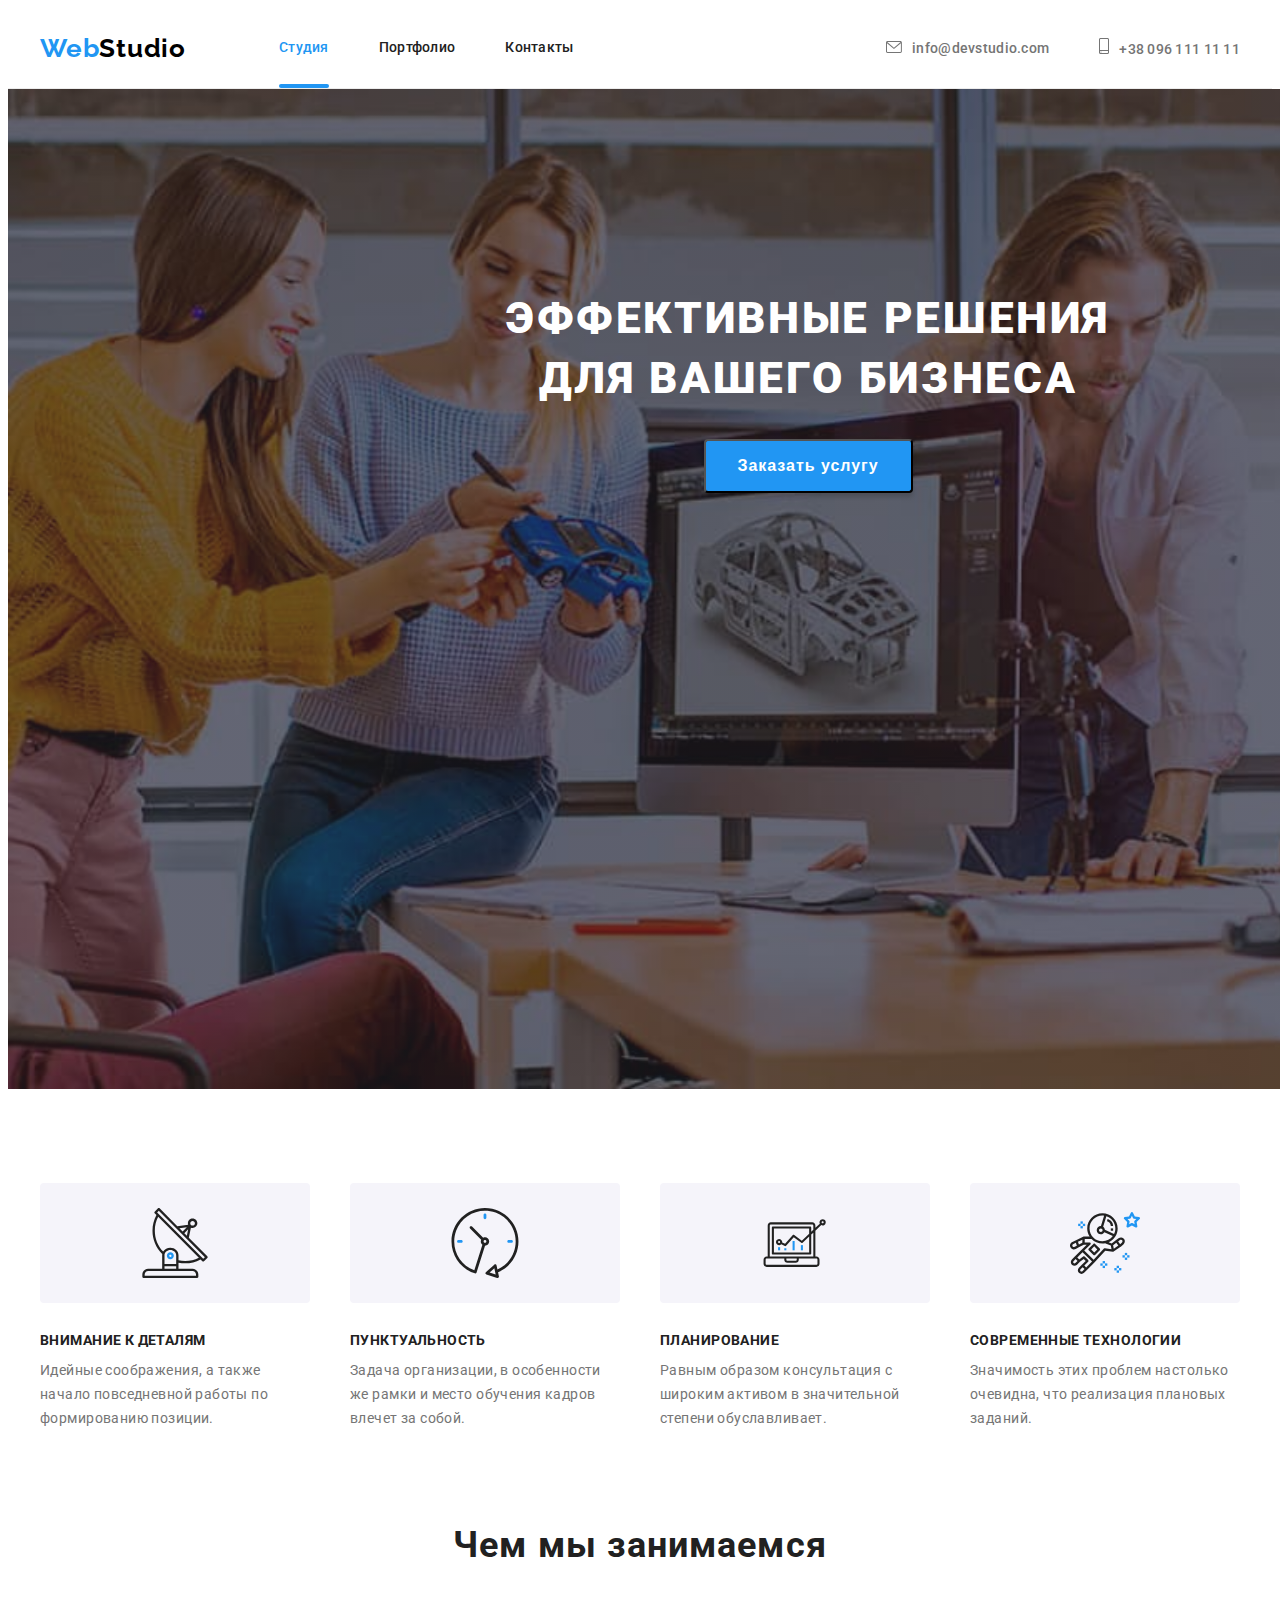
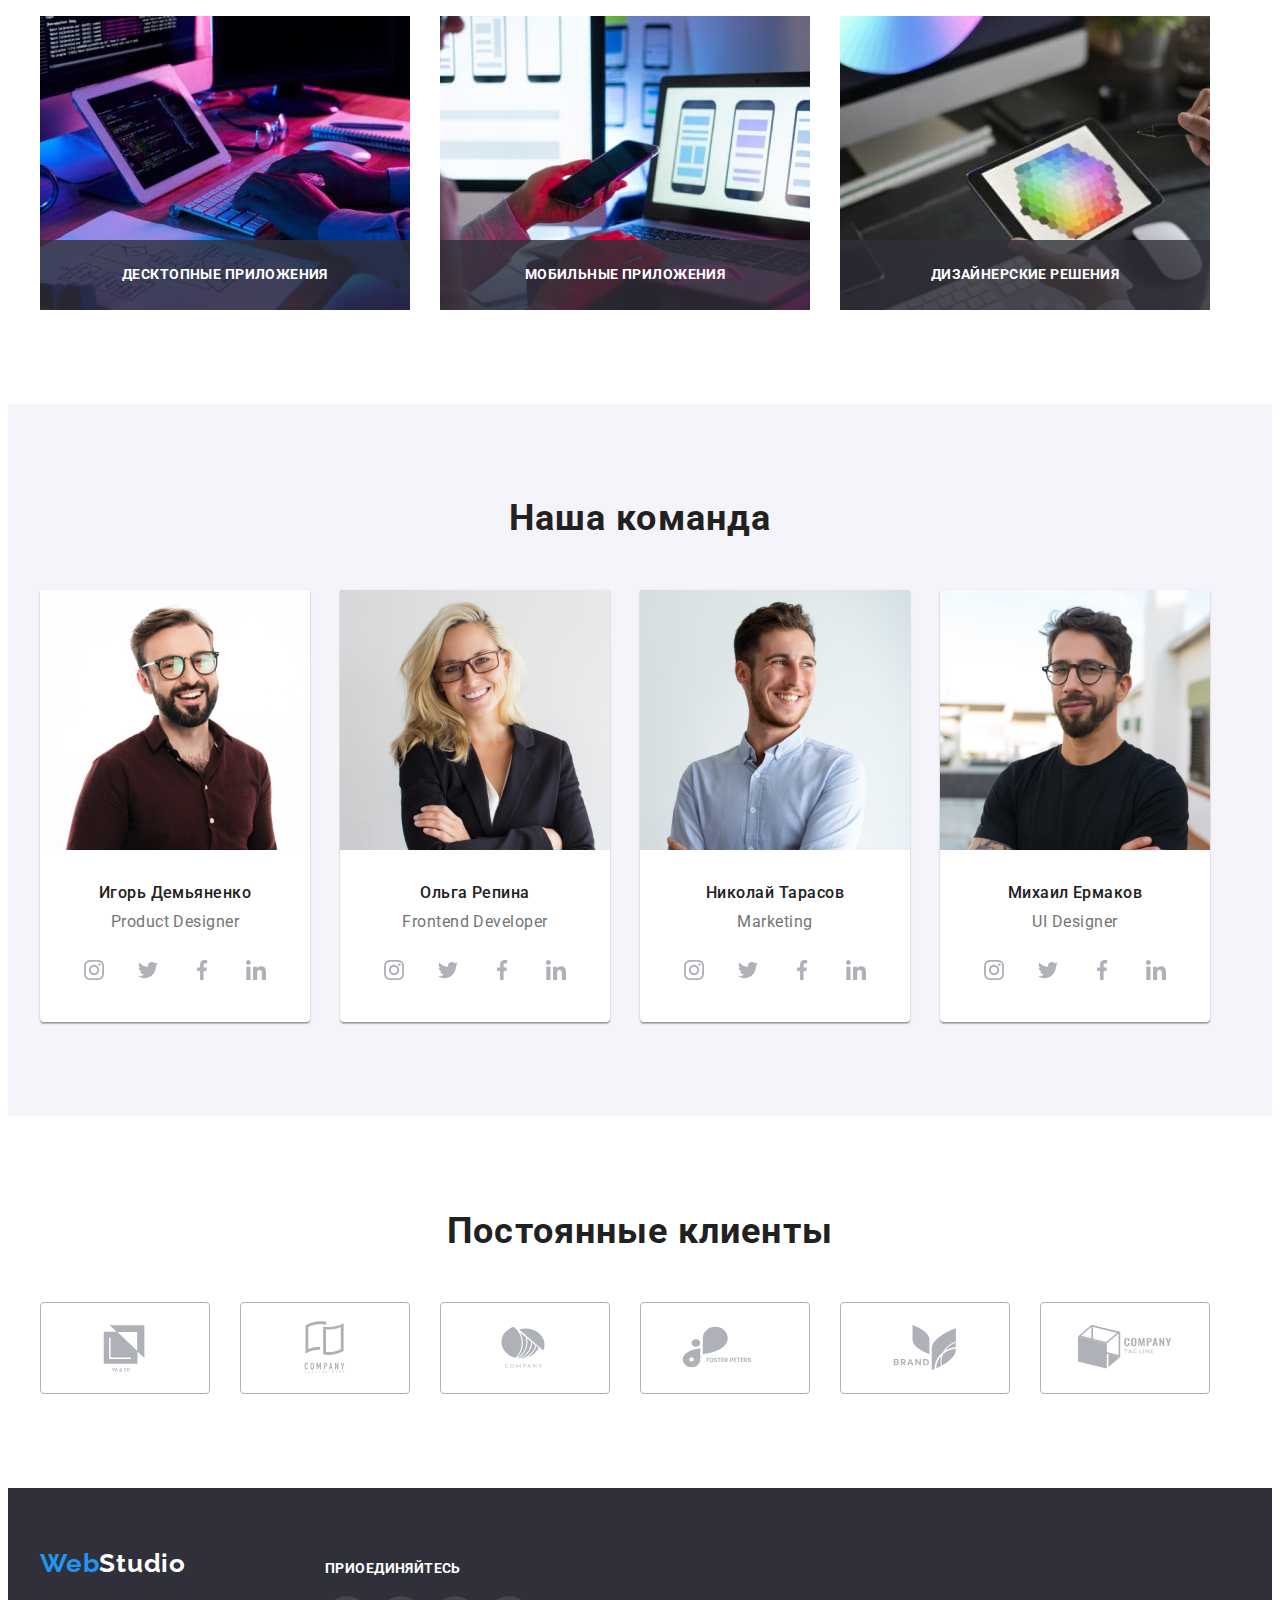
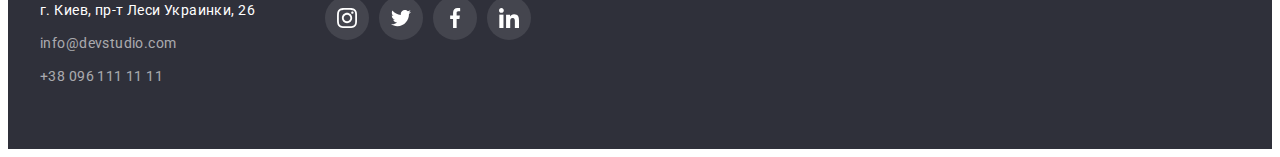
==== index.html @ aafb4e02 "Add files via upload" ====
<!DOCTYPE html>
<html lang="ru">

<head>
    <meta charset="UTF-8">
    <meta http-equiv="X-UA-Compatible" content="IE=edge">
    <meta name="viewport" content="width=device-width, initial-scale=1.0">
    <title>hw4</title>
    <link rel="stylesheet" href="https://cdnjs.cloudflare.com/ajax/libs/modern-normalize/1.1.0/modern-normalize.min.css"
        integrity="sha512-wpPYUAdjBVSE4KJnH1VR1HeZfpl1ub8YT/NKx4PuQ5NmX2tKuGu6U/JRp5y+Y8XG2tV+wKQpNHVUX03MfMFn9Q=="
        crossorigin="anonymous" referrerpolicy="no-referrer" 
        />
    <link rel="preconnect" href="https://fonts.googleapis.com">
    <link rel="preconnect" href="https://fonts.gstatic.com" crossorigin>
    <link
        href="https://fonts.googleapis.com/css2?family=Montserrat:wght@400;700&family=Raleway:wght@700&family=Roboto:wght@400;500;700;900&display=swap"
        rel="stylesheet">
    <link rel="stylesheet" href="./css/styles.css">  
    <body>
    <header class="header">
        <div class="container">
            <a class="header-logo link" lang="en" href=""><span class="header-logo-second link">Web</span>Studio</a>
            <nav class="header-navgation">
                <ul class='first-header-list list'>
                    <li class="header-item"><a class="header-link-first link" href="./index.html">Студия</a></li>
                    <li class="header-item"><a class="header-link-second link" href="./portfolio.html">Портфолио</a></li>
                    <li class="header-item"><a class="header-link-second link" href="">Контакты</a></li>
                </ul>
            </nav>
            <ul class='second-header-list list'>
                <li><a class="header-mail link" href="mailto:info@devstudio.com"><svg class="contacts-icon" width="16" height="12">
                    <use href="./icons/telmail.svg#icon-envelope"></use>
                </svg>info@devstudio.com</a></li>
                <li><a class="header-tel link" href="tel:+380961111111"><svg class="contacts-icon" width="10" height="16">
                    <use href="./icons/telmail.svg#icon-smartphone"></use>
                </svg>+38 096 111 11 11</a></li>
             </ul>
        </div>
    </header>
    <main>
        <section class="first-main-section">
            <div class="container">
                <h1 class="first-main-title">ЭФФЕКТИВНЫЕ РЕШЕНИЯ<br>ДЛЯ ВАШЕГО БИЗНЕСА</h1>
                <button class="first-main-button" data-modal-open>Заказать услугу</button>
            </div>
        </section>
        <section class="second-main-section">
            <div class="container">
                <ul class="second-main-list list">
                    <li>
                        <p class="second-main-item">
                            <svg class="second-main-icon" width="70" height="70">
                                <use href="./icons/logo4.svg#icon-antenna"></use>
                            </svg>
                        </p>
                        <h3 class="second-main-list-title">ВНИМАНИЕ К ДЕТАЛЯМ</h3>
                        <p class="second-main-list-text">Идейные соображения, а также начало повседневной работы по
                            формированию позиции.</p>
                    </li>
                    <li>
                        <p class="second-main-item">
                            <svg class="second-main-icon" width="70" height="70">
                                <use href="./icons/logo4.svg#icon-clock"></use>
                            </svg>
                        </p>
                        <h3 class="second-main-list-title">ПУНКТУАЛЬНОСТЬ</h3>
                        <p class="second-main-list-text">Задача организации, в особенности же рамки и место обучения кадров
                            влечет за собой.</p>
                    </li>
                    <li>
                        <p class="second-main-item">
                            <svg class="second-main-icon" width="70" height="70">
                                <use href="./icons/logo4.svg#icon-diagram"></use>
                            </svg>
                        </p>
                        <h3 class="second-main-list-title">ПЛАНИРОВАНИЕ</h3>
                        <p class="second-main-list-text">Равным образом консультация с широким активом в значительной
                            степени обуславливает.</p>
                    </li>
                    <li>
                        <p class="second-main-item">
                            <svg class="second-main-icon" width="70" height="70">
                                <use href="./icons/logo4.svg#icon-astronaut"></use>
                            </svg>
                        </p>
                        <h3 class="second-main-list-title">СОВРЕМЕННЫЕ ТЕХНОЛОГИИ</h3>
                        <p class="second-main-list-text">Значимость этих проблем настолько очевидна, что реализация плановых
                            заданий.</p>
                    </li>
                </ul>
            </div>
        </section>
        <section class="third-main-section">
            <div class="container">
                <h2 class="third-main-title">Чем мы занимаемся</h2>
                <ul class="third-main-list list">
                    <li class="third-main-list-title">
                        <div class="third-main-img-text">
                            <img class="third-main-list-title-img" src="img/box1.jpg" alt="рука клава" width="370">
                            <p class="third-main-list-title-text">ДЕСКТОПНЫЕ ПРИЛОЖЕНИЯ</p>
                        </div>
                    </li>
                    <li class="third-main-list-title">
                            <div class="third-main-img-text">
                            <img class="third-main-list-title-img" src="img/box2.jpg" alt="рука телефон" width="370">
                        <p class="third-main-list-title-text">МОБИЛЬНЫЕ ПРИЛОЖЕНИЯ</p>
                        </div>
                    </li>
                    <li class="third-main-list-title">
                        <div class="third-main-img-text">
                            <img class="third-main-list-title-img" src="img/box3.jpg" alt="рука плаешет" width="370">
                            <p class="third-main-list-title-text">ДИЗАЙНЕРСКИЕ РЕШЕНИЯ</p>
                        </div>
                    </li>
                </ul>
            </div>
        </section>
        <section class="fourth-main-section">
            <div class="container">
                <h2 class="fourth-main-title">Наша команда</h2>
                <ul class="fourth-main-list list">
                    <li class="fourth-main-list-block">
                            <img class="fourth-main-img" src="img/img-3.jpg" alt="Product Designer" width="270">
                        <div class="fourth-main-list-tt"> 
                             <p class="fourth-main-list-title">Игорь Демьяненко</p>
                             <p class="fourth-main-list-text" lang="en">Product Designer</p>
                            <ul class="fourth-main-soc-list list">
                                <li class="fourth-main-soc-list-item">
                                    <a href="" class="fourth-main-soc-list-link">
                                        <svg class="fourth-main-soc-icon" width="20" height="20">
                                            <use href="./icons/symbol-defs.svg#icon-instagram"></use>
                                        </svg>
                                    </a>
                                </li>
                                <li class="fourth-main-soc-list-item">
                                    <a href="" class="fourth-main-soc-list-link">
                                        <svg class="fourth-main-soc-icon" width="20" height="20">
                                            <use href="./icons/symbol-defs.svg#icon-twitter"></use>
                                        </svg>
                                    </a>
                                </li>
                                <li class="fourth-main-soc-list-item">
                                    <a href="" class="fourth-main-soc-list-link">
                                        <svg class="fourth-main-soc-icon" width="20" height="20">
                                            <use href="./icons/symbol-defs.svg#icon-facebook"></use>
                                        </svg>
                            
                                    </a>
                                </li>
                                <li class="fourth-main-soc-list-item">
                                    <a href="" class="fourth-main-soc-list-link">
                                        <svg class="fourth-main-soc-icon" width="20" height="20">
                                            <use href="./icons/symbol-defs.svg#icon-linkedin"></use>
                                        </svg>
                                    </a>
                                </li>
                            </ul>
                        </div>
                    </li>
                    <li class="fourth-main-list-block">
                            <img class="fourth-main-img" src="img/img-2.jpg" alt="Frontend Developer" width="270">
                          <div class="fourth-main-list-tt">
                             <p class="fourth-main-list-title">Ольга Репина</p>
                             <p class="fourth-main-list-text" lang="en">Frontend Developer</p>
                            <ul class="fourth-main-soc-list list">
                                <li class="fourth-main-soc-list-item">
                                    <a href="" class="fourth-main-soc-list-link">
                                        <svg class="fourth-main-soc-icon" width="20" height="20">
                                            <use href="./icons/symbol-defs.svg#icon-instagram"></use>
                                        </svg>
                                    </a>
                                </li>
                                <li class="fourth-main-soc-list-item">
                                    <a href="" class="fourth-main-soc-list-link">
                                        <svg class="fourth-main-soc-icon" width="20" height="20">
                                            <use href="./icons/symbol-defs.svg#icon-twitter"></use>
                                        </svg>
                                    </a>
                                </li>
                                <li class="fourth-main-soc-list-item">
                                    <a href="" class="fourth-main-soc-list-link">
                                        <svg class="fourth-main-soc-icon" width="20" height="20">
                                            <use href="./icons/symbol-defs.svg#icon-facebook"></use>
                                        </svg>
                            
                                    </a>
                                </li>
                                <li class="fourth-main-soc-list-item">
                                    <a href="" class="fourth-main-soc-list-link">
                                        <svg class="fourth-main-soc-icon" width="20" height="20">
                                            <use href="./icons/symbol-defs.svg#icon-linkedin"></use>
                                        </svg>
                                    </a>
                                </li>
                            </ul>
                         </div>
                    </li>
                    <li class="fourth-main-list-block">
                            <img class="fourth-main-img" src="img/img-1.jpg" alt="Marketing" width="270">
                        <div class="fourth-main-list-tt">
                            <p class="fourth-main-list-title">Николай Тарасов</p>
                            <p class="fourth-main-list-text" lang="en">Marketing</p>
                            <ul class="fourth-main-soc-list list">
                                <li class="fourth-main-soc-list-item">
                                    <a href="" class="fourth-main-soc-list-link">
                                        <svg class="fourth-main-soc-icon" width="20" height="20">
                                            <use href="./icons/symbol-defs.svg#icon-instagram"></use>
                                        </svg>
                                    </a>
                                </li>
                                <li class="fourth-main-soc-list-item">
                                    <a href="" class="fourth-main-soc-list-link">
                                        <svg class="fourth-main-soc-icon" width="20" height="20">
                                            <use href="./icons/symbol-defs.svg#icon-twitter"></use>
                                        </svg>
                                    </a>
                                </li>
                                <li class="fourth-main-soc-list-item">
                                    <a href="" class="fourth-main-soc-list-link">
                                        <svg class="fourth-main-soc-icon" width="20" height="20">
                                            <use href="./icons/symbol-defs.svg#icon-facebook"></use>
                                        </svg>
                            
                                    </a>
                                </li>
                                <li class="fourth-main-soc-list-item">
                                    <a href="" class="fourth-main-soc-list-link">
                                        <svg class="fourth-main-soc-icon" width="20" height="20">
                                            <use href="./icons/symbol-defs.svg#icon-linkedin"></use>
                                        </svg>
                                    </a>
                                </li>
                            </ul>
                        </div>
                    </li>
                    <li class="fourth-main-list-block">
                            <img class="fourth-main-img" src="img/img.jpg" alt="UI Designer" width="270">
                        <div class="fourth-main-list-tt">
                            <p class="fourth-main-list-title">Михаил Ермаков</p>
                            <p class="fourth-main-list-text" lang="en">UI Designer</p>
                            <ul class="fourth-main-soc-list list">
                                <li class="fourth-main-soc-list-item">
                                    <a href="" class="fourth-main-soc-list-link">
                                        <svg class="fourth-main-soc-icon" width="20" height="20">
                                            <use href="./icons/symbol-defs.svg#icon-instagram"></use>
                                        </svg>
                                    </a>
                                </li>
                                <li class="fourth-main-soc-list-item">
                                    <a href="" class="fourth-main-soc-list-link">
                                        <svg class="fourth-main-soc-icon" width="20" height="20">
                                            <use href="./icons/symbol-defs.svg#icon-twitter"></use>
                                        </svg>
                                    </a>
                                </li>
                                <li class="fourth-main-soc-list-item">
                                    <a href="" class="fourth-main-soc-list-link">
                                        <svg class="fourth-main-soc-icon" width="20" height="20">
                                            <use href="./icons/symbol-defs.svg#icon-facebook"></use>
                                        </svg>

                                    </a>
                                </li>
                                <li class="fourth-main-soc-list-item">
                                    <a href="" class="fourth-main-soc-list-link">
                                        <svg class="fourth-main-soc-icon" width="20" height="20">
                                            <use href="./icons/symbol-defs.svg#icon-linkedin"></use>
                                        </svg>
                                    </a>
                                </li>
                            </ul>
                        </div>
                    </li>
                </ul>
            </div>
        </section>
        <section class="fifth-main-section">
            <div class="container">
                <h2><p class="fifth-main-title">Постоянные клиенты</p></h2>
                <ul class="fifth-main-list list">
                    <li class="fifth-main-list-item">
                        <a href="" class="fifth-main-list-link">
                            <svg class="fifth-main-icon" width="106" height="60">
                                <use href="./icons/logo6.svg#icon-Logo1"></use>
                            </svg>
                        </a>
                    </li>
                    <li class="fifth-main-list-item">
                        <a href="" class="fifth-main-list-link">
                            <svg class="fifth-main-icon" width="106" height="60">
                                <use href="./icons/logo6.svg#icon-Logo2"></use>
                            </svg>
                        </a>
                    </li>
                    <li class="fifth-main-list-item">
                        <a href="" class="fifth-main-list-link">
                            <svg class="fifth-main-icon" width="106" height="60">
                                <use href="./icons/logo6.svg#icon-Logo3"></use>
                            </svg>
                        </a>
                    </li>
                    <li class="fifth-main-list-item">
                        <a href="" class="fifth-main-list-link">
                            <svg class="fifth-main-icon" width="106" height="60">
                                <use href="./icons/logo6.svg#icon-Logo4"></use>
                            </svg>
                        </a>
                    </li>
                    <li class="fifth-main-list-item">
                        <a href="" class="fifth-main-list-link">
                            <svg class="fifth-main-icon" width="106" height="60">
                                <use href="./icons/logo6.svg#icon-Logo5"></use>
                            </svg>
                        </a>
                    </li>
                    <li class="fifth-main-list-item">
                        <a href="" class="fifth-main-list-link">
                            <svg class="fifth-main-icon" width="106" height="60">
                                <use href="./icons/logo6.svg#icon-Logo6"></use>
                            </svg>
                        </a>
                    </li>
                </ul>
            </div>

        </section>
    </main>
    <footer class="footer">
        <div class="container">
            <div class="fottet-block">
                <div class="footer-logo-soc-item">
                    <a class="footer-logo link" lang="en" href=""><span class="footer-logo-second link">Web</span>Studio</a> 
                    <address class="footer-address">г. Киев, пр-т Леси Украинки, 26</address>
                        <ul class="footer-list list">
                            <li class="footer-mail-item"><a class="footer-mail-link link" href="mailto:info@devstudio.com">info@devstudio.com</a></li>
                            <li class="footer-tel-item"><a class="footer-tel-link link" href="tel:+380961111111">+38 096 111 11 11</a></li>
                        </ul>
                </div>
                <div class="fotter-address-soclist">
                        <p class="footer-logo-soc-text">приоединяйтесь</p>
                        <ul class="fotter-soc-list list">
                            <li class="fotter-soc-list-item">
                                <a href="" class="fotter-soc-list-link">
                                    <svg class="fotter-soc-icon" width="20" height="20">
                                        <use href="./icons/symbol-defs.svg#icon-instagram"></use>
                                    </svg>
                                </a>
                            </li>
                            <li class="fotter-soc-list-item">
                                <a href="" class="fotter-soc-list-link">
                                    <svg class="fotter-soc-icon" width="20" height="20">
                                        <use href="./icons/symbol-defs.svg#icon-twitter"></use>
                                    </svg>
                                </a>
                            </li>
                            <li class="fotter-soc-list-item">
                                <a href="" class="fotter-soc-list-link">
                                    <svg class="fotter-soc-icon" width="20" height="20">
                                        <use href="./icons/symbol-defs.svg#icon-facebook"></use>
                                    </svg>
                        
                                </a>
                            </li>
                            <li class="fotter-soc-list-item">
                                <a href="" class="fotter-soc-list-link">
                                    <svg class="fotter-soc-icon" width="20" height="20">
                                        <use href="./icons/symbol-defs.svg#icon-linkedin"></use>
                                    </svg>
                                </a>
                            </li>
                        </ul>
                    </div>
             </div>
                    
        </div>
    </footer>
    <div class="backdrop is-hidden" data-modal>
        <div class="modal">
            <button type="button" class="modal-btn" data-modal-close>
                <svg class="modal-close-icon" width="30" height="30">
                <use href="./icons/symbol-defs.svg#icon-close"></use>
            </svg>
        </button>
        </div>
    </div>

    <script src="./js/modal.js"></script>
</body>

</html>
---- css/styles.css ----
:root {
    --header-color-first: #757575;
    --header-color-second: #2196F3;
    --header-color-third: #212121;
    --title-color-first: #757575;
    --title-color-second: #FFFFFF;
    --main-btn-color: #2196F3;
    --main-btn-title-color: #FFFFFF;
    --main-title-color-first: #212121;
    --main-title-color-second: #757575;
}

body {
    font-family: roboto, Tahoma, sans-serif;
}
p,
h1,
h2,
h3,
h4,
h5,
h6 {
    margin: 0;
}
ul,
ol {
    padding-left: 0;
    margin: 0;
}
button {
    cursor: pointer;
}

.link {
    text-decoration: none;
}

.list {
    list-style: none;
}
.container {
    width: 1200px;
    padding-left: 15px;
    padding-right: 15px;
    margin: 0 auto;
}

/* ---------------------------header------------------------------- */
.header {
    background: #FFFFFF;
    border-bottom: 1px solid #ECECEC;
}

.header-logo {
    font-family:'Raleway',Tahoma, sans-serif;
    font-weight: 700;
    font-size: 26px;
    line-height: 1.19;
    letter-spacing: 0.03em;
    color:#000000;
    margin-right: 93px;
   }

.header-logo-second {
    font-family:'Raleway',Tahoma, sans-serif;
    font-weight: 700;
    font-size: 26px;
    line-height: 1.19;
    letter-spacing: 0.03em;
    color:var(--header-color-second)
}
.first-header-list {
    display: flex;
}

.second-header-list {
    display: flex;
    align-items: center;
    margin-left: auto;
}

.header .container {
    display: flex;
    align-items: center;
}

.header-link-first {
    font-weight: 500;
    font-size: 14px;
    line-height: 1.14;
    letter-spacing: 0.02em;
    color: var(--header-color-second);
    display: block;
    padding-bottom: 32px;
    padding-top: 32px;
    position: relative;
}

.header-link-first::after{
    content: "";
    width: 100%;
    height: 4px;
    background: #2196F3;
    border-radius: 2px;
    display: block;
    bottom: 0;
    position: absolute;
    
}

.header-link-second {
    font-weight: 500;
    font-size: 14px;
    line-height: 1.14;
    letter-spacing: 0.02em;
    display: block;
    padding-bottom: 32px;
    padding-top: 32px;
    color: var(--header-color-third);
    transition: color 250ms cubic-bezier(0.4, 0, 0.2, 1);
}

.header-item:not(:last-child) {
    margin-right: 50px;
}

.header-link-second:hover {
    color: var(--header-color-second)
}

.header-link-second:focus {
    color: var(--header-color-second)
}

.header-mail {
    font-weight: 500;
    font-size: 14px;
    line-height: 1.14;
    letter-spacing: 0.02em;
    color: var(--header-color-first);
    transition: color 250ms cubic-bezier(0.4, 0, 0.2, 1);
}
.header-mail:hover {
    color:var(--header-color-second)
}
.header-mail:focus {
    color:var(--header-color-second)
}
.header-tel {
    font-weight: 500;
    font-size: 14px;
    line-height: 1.14;
    letter-spacing: 0.02em;
    color: var(--header-color-first);
    margin-left: 50px;
    transition: color 250ms cubic-bezier(0.4, 0, 0.2, 1);
}
.contacts-icon{
    fill: currentColor;
    margin-right: 10px;
    align-items: center;
    
}
.header-tel:hover {
    color: var(--header-color-second)
}

.header-tel:focus {
    color: var(--header-color-second)
}
/* ---------------------------main------------------------------- */

.first-main-title {
    font-weight: 900;
    font-size: 44px;
    line-height: 1.36;
    text-align: center;
    letter-spacing: 0.06em;
    color: var(--title-color-second);
    margin-bottom: 30px;
}

.first-main-section {
    padding-top: 200px;
    padding-bottom: 200px;
    width: 1600px;
    height: 600px;
    margin:0 auto;
    background-size: cover;
    max-width: 1600px;
    background-color: rgba(47, 48, 58, 0.4);
    background-image:linear-gradient(
    rgba(47, 48, 58, 0.4), 
    rgba(47, 48, 58, 0.4)), 
    url(../img/herobg.jpg);
    background-position:center;
    background-repeat: no-repeat;
    

}
.first-main-section .container{
    text-align: center;
}
.first-main-button {
    background-color: var(--main-btn-color);
    font-weight: 700;
    font-size: 16px;
    line-height: 1.88;   
    text-align: center;
    letter-spacing: 0.06em;
    color: var(--main-btn-title-color);
    padding: 10px 32px;
    box-shadow: 0px 4px 4px rgba(0, 0, 0, 0.15);
    border-radius: 4px;
    transition: background-color 250ms cubic-bezier(0.4, 0, 0.2, 1);
    }

.first-main-button:hover {
    background-color: #188CE8;
}
.first-main-button:focus {
    background-color: #188CE8;
}
.second-main-section {
    padding-top: 94px;
    padding-bottom: 94px;
}

.second-main-list {
    display: flex;
    justify-content: space-between;
}

.second-main-item{
    width: 270px;
    height: 120px;
    background: #F5F4FA;
    border-radius: 4px;
    display:flex;
    justify-content: center;
    align-items: center;
    margin-bottom: 30px;
}
.second-main-list-title {
    font-weight: 700;
    font-size: 14px;
    line-height: 1.14;
    letter-spacing: 0.03em;
    color: var(--main-title-color-first);
    margin-bottom: 10px;
}

.second-main-list-text {
    font-size: 14px;
    line-height: 1.71;
    letter-spacing: 0.03em;
    color: var(--main-title-color-second);
    max-width: 270px;
}

.third-main-section{
padding-bottom: 94px;
}
.third-main-list{
    display: flex;
    }

.third-main-list-title:not(:last-child) {
    margin-right: 30px;
}

.third-main-title {
    font-weight: 700;
    font-size: 36px;
    line-height: 1.16;
    text-align: center;
    letter-spacing: 0.03em;
    color: var(--main-title-color-first);
    margin-bottom: 50px;
}
.third-main-list-title-img{
    display: flex;
}
.third-main-img-text{
    position: relative;
}

.third-main-list-title-text{
position: absolute;
width: 370px;
height: 70px;
font-weight: 700;
font-size: 14px;
bottom:0;
line-height: 1.14;
display: flex;
align-items: center;
justify-content: center;
letter-spacing: 0.03em;
text-transform: uppercase;
color: #FFFFFF;
background: rgba(47, 48, 58, 0.8);
}
.fourth-main-section {
    background: #F5F4FA;
    padding-top: 94px;
    padding-bottom: 94px;

}

.fourth-main-title {
    font-weight: 700;
    font-size: 36px;
    line-height: 1.16;
    text-align: center;
    letter-spacing: 0.03em;
    color: var(--main-title-color-first);
    margin-bottom: 50px
}

.fourth-main-list {
    display: flex
}

.fourth-main-list-block {
    width: 270px;
    background: #FFFFFF;
    box-shadow: 0px 1px 3px rgba(0, 0, 0, 0.12),
    0px 1px 1px rgba(0, 0, 0, 0.14),
    0px 2px 1px rgba(0, 0, 0, 0.2);
    border-radius: 0px 0px 4px 4px;
}
.fourth-main-list-block:not(:last-child) {
    margin-right: 30px;
}

.fourth-main-list-tt{
    padding-top: 30px;
    padding-bottom: 30px;
}
.fourth-main-list-title {
    font-weight: 500;
    font-size: 16px;
    line-height: 1.18;
    text-align: center;
    letter-spacing: 0.03em;
    color: var(--main-title-color-first);
    margin-bottom: 10px;
    
}

.fourth-main-list-text {
    font-size: 16px;
    line-height: 1.18;
    letter-spacing: 0.03em;
    text-align: center;
    color: var(--main-title-color-second);
    margin-bottom: 16px;
}
.fourth-main-soc-list-link{
    width: 44px;
    height: 44px;
    background-color:#FFFFFF;
    border-radius: 50%;
    display:flex;
    justify-content: center;
    align-items: center;
    color: #AFB1B8;
    transition: color 250ms cubic-bezier(0.4, 0, 0.2, 1),
    background-color 250ms cubic-bezier(0.4, 0, 0.2, 1);
}

.fourth-main-soc-icon{
    fill: currentColor;
}

.fourth-main-soc-list-link:hover{
    background-color: #2196F3;
    color: #FFFFFF;
}

.fourth-main-soc-list-link:focus {
    background-color: #2196F3;
    color: #FFFFFF;
}
.fourth-main-soc-list{
    display: flex;
    justify-content: center;
}
.fourth-main-soc-list-item + .fourth-main-soc-list-item{
    margin-left: 10px;
}
.fifth-main-section{
    padding-top: 94px;
    padding-bottom: 94px;
}
.fifth-main-title{
    font-size: 36px;
    line-height: 42px;
    text-align: center;
    letter-spacing: 0.03em;
    color: #212121;
    margin-bottom: 50px;
}
.fifth-main-list{
    display: flex;
}

.fifth-main-list-item +.fifth-main-list-item{
    margin-left: 30px;
}
.fifth-main-list-link{
    width: 170px;
    height: 92px;
    border: 1px solid #AFB1B8;
    box-sizing: border-box;
    border-radius: 4px;
    fill: #AFB1B8;
    display:flex;
    justify-content: center;
    align-items: center;
    transition: fill 250ms cubic-bezier(0.4, 0, 0.2, 1),
    border 250ms cubic-bezier(0.4, 0, 0.2, 1);
}
.fifth-main-list-link:hover{
    fill: #2196F3;
    border: 1px solid #2196F3;
}
.fifth-main-list-link:focus {
    fill: #2196F3;
    border: 1px solid #2196F3;
}


.fifth-main-icon{
    fill: currentFill;
}

/* ---------------------------footer------------------------------- */
.footer {
    background-color: #2F303A;
    padding-top: 60px;
    padding-bottom: 60px;
}
.footer-logo {
    font-family:'Raleway', Tahoma, sans-serif;
    font-weight: 700;
    font-size: 26px;
    line-height: 1.19;
    letter-spacing: 0.03em;
    color:var(--title-color-second)
}

.footer-logo-second {
    font-family:'Raleway', Tahoma, sans-serif;
    font-weight: 700;
    font-size: 26px;
    line-height: 1.19;
    letter-spacing: 0.03em;
    color:var(--header-color-second)
}

.footer-logo-soc-text{
    font-weight: 700;
    font-size: 14px;
    line-height: 16px;
    letter-spacing: 0.03em;
    text-transform: uppercase;
    color: #FFFFFF;
    margin-bottom: 20px;
}

.footer-address {
    font-style: normal;
    font-size: 14px;
    line-height: 1.71;
    letter-spacing: 0.03em;
    color:var(--title-color-second);
    margin-top: 20px;
    margin-bottom: 9px;
}
.fotter-address-soclist{
    margin-left: 70px;
    margin-top: 12px;
    
}
.fottet-block{
    display: flex;
}
 

.fotter-soc-list-link {
    width: 44px;
    height: 44px;
    background-color:rgba(255, 255, 255, 0.1);
    font-weight: 700;
    font-size: 14px;
    line-height: 16px;
    letter-spacing: 0.03em;
    text-transform: uppercase;
    color: #FFFFFF;
    border-radius: 50%;
    display: flex;
    justify-content: center;
    align-items: center;
    transition: color 250ms cubic-bezier(0.4, 0, 0.2, 1),
    background-color 250ms cubic-bezier(0.4, 0, 0.2, 1);
}

.fotter-soc-icon {
    fill: currentColor;
}

.fotter-soc-list-link:hover {
    background-color: #2196F3;
    color: #FFFFFF;
}

.fotter-soc-list-link:focus {
    background-color: #2196F3;
    color: #FFFFFF;
}

.fotter-soc-list {
    display: flex;
    justify-content: center;
}

.fotter-soc-list-item +.fotter-soc-list-item {
    margin-left: 10px;
}

.footer-mail-link {
    font-size: 14px;
    line-height: 1.71;
    letter-spacing: 0.03em;
    color: rgba(255, 255, 255, 0.6);
    margin-bottom: 9px;
    transition: color 250ms cubic-bezier(0.4, 0, 0.2, 1);
}
.footer-mail-item{
    margin-bottom: 9px;
}
.footer-mail-link:hover {
    color: var(--title-color-second)
}
.footer-mail-link:focus {
    color: var(--title-color-second)
}
.footer-tel-link {
    font-size: 14px;
    line-height: 1.71;
    letter-spacing: 0.03em;
    color: rgba(255, 255, 255, 0.6);
    transition: color 250ms cubic-bezier(0.4, 0, 0.2, 1);
    
}
.footer-tel-link:hover {
    color: var(--title-color-second)
}

.footer-tel-link:focus {
    color: var(--title-color-second)
}
/* ---------------------------modal-window------------------------------- */
.backdrop{
    position: fixed;
    top: 0;
    width: 100%;
    height: 100%;
    background: rgba(0, 0, 0, 0.2);
    border: 1px solid #000000;
    box-sizing: border-box;
    box-shadow: 0px 4px 4px rgba(0, 0, 0, 0.25);
    transition: visibility 15000ms cubic-bezier(0.4, 0, 0.2, 1), 
    opacity 1500ms cubic-bezier(0.4, 0, 0.2, 1);
    
}
.modal{
    width: 528px;
    height: 581px;
    background: #FFFFFF;
    position: absolute;
    top: 50%;
    left: 50%;
    transform: translate(-50%, -50%) scale(1) rotate(0deg);
    
}

.backdrop.is-hidden .modal{
    transform: scale(0.5) rotate(290deg);
}
.modal-btn{
    position: absolute;
    width: 30px;
    height: 30px;
    left: 490px;
    top: 8px;
    border-radius: 50%;
    background: #FFFFFF;
    border: 1px solid rgba(0, 0, 0, 0.1);
    box-sizing: border-box;
    display: flex;
    align-items: center;
    justify-content: center;
}
.is-hidden{
    opacity: 0;
    pointer-events: none;
    visibility: hidden;
}
/* ---------------------------portfolio------------------------------- */
.portfolio-section {
    padding-top: 94px;
    padding-bottom: 94px;
}

.portfolio-first-list {
    margin-bottom: 50px;
}
.portfolio-first-list {
    display: flex;
    justify-content: center;
}

.portfolio-first-list-item:not(:last-child) {
    margin-right: 9px;
}

.portfolio-first-list-button {
    font-family: roboto, Tahoma, sans-serif;
    background-color: #F5F4FA;
    font-weight: 500;
    font-size: 16px;
    line-height: 1.62;
    text-align: center;
    letter-spacing: 0.03em;
    color: #212121;
    padding: 6px 22px; 
    box-shadow: 0px 3px 1px rgba(0, 0, 0, 0.1),
    0px 1px 2px rgba(0, 0, 0, 0.08),
    0px 2px 2px rgba(0, 0, 0, 0.12);
    border-radius: 4px;
    transition: color 250ms cubic-bezier(0.4, 0, 0.2, 1),
    background-color 250ms cubic-bezier(0.4, 0, 0.2, 1);
}

.portfolio-first-list-button:hover {
    background-color:var(--main-btn-color);
    color: var(--main-btn-title-color);
}

.portfolio-first-list-button:focus {
    background-color: var(--main-btn-color);
    color: var(--main-btn-title-color);
}

.portfolio-second-main-list{
    display: flex;
    flex-wrap: wrap
}

.portfolio-second-main-list-group:not(:nth-last-child(-n+3)){
    margin-bottom: 30px;
}

.portfolio-second-main-list-group:not(:nth-last-child(3n+1)){
    margin-right: 26px;
}

.portfolio-second-main-list-group {
    background: #FFFFFF;
    border: 1px solid #EEEEEE;
    box-sizing: border-box;
    transition: color 250ms cubic-bezier(0.4, 0, 0.2, 1);
}
.portfolio-second-main-list-group:hover{
    box-shadow: 0px 1px 1px rgba(0, 0, 0, 0.12),
    0px 4px 4px rgba(0, 0, 0, 0.06),
    1px 4px 6px rgba(0, 0, 0, 0.16);
}
.portfolio-second-main-list-group:focus {
    box-shadow: 0px 1px 1px rgba(0, 0, 0, 0.12),
        0px 4px 4px rgba(0, 0, 0, 0.06),
        1px 4px 6px rgba(0, 0, 0, 0.16);
}
.portfolio-img-text-wrap{
    position: relative;
    overflow: hidden;

}
.portfolio-img-text{
    position: absolute;
    font-style: normal;
    font-weight: 400;
    font-size: 18px;
    line-height: 1.56;
    letter-spacing: 0.03em;
    color: #FFFFFF;
    background: rgba(33, 150, 243, 0.9);
    height: 100%;
    top: 0;
    padding: 63px 24px;
    transform: translateY(100%);
    transition: transform 250ms cubic-bezier(0.4, 0, 0.2, 1);

}
.portfolio-second-main-list-group:hover .portfolio-img-text{
    transform: translateY(0%);
}
.portfolio-list-text-first {
    font-weight: 700;
    font-size: 18px;
    line-height: 2;
    letter-spacing: 0.06em;
    color: var(--main-title-color-first);
    margin-bottom: 4px;
}

.portfolio-list-text-second {
    font-size: 16px;
    line-height: 1.88;
    letter-spacing: 0.03em;
    color: var(--main-title-color-second)
}
.portfolio-second-main-list-tt{
    padding: 20px 24px
}

.portfolio-second-main-list-group {
    background: #FFFFFF;
}

.visually-hidden {
display: none;
}
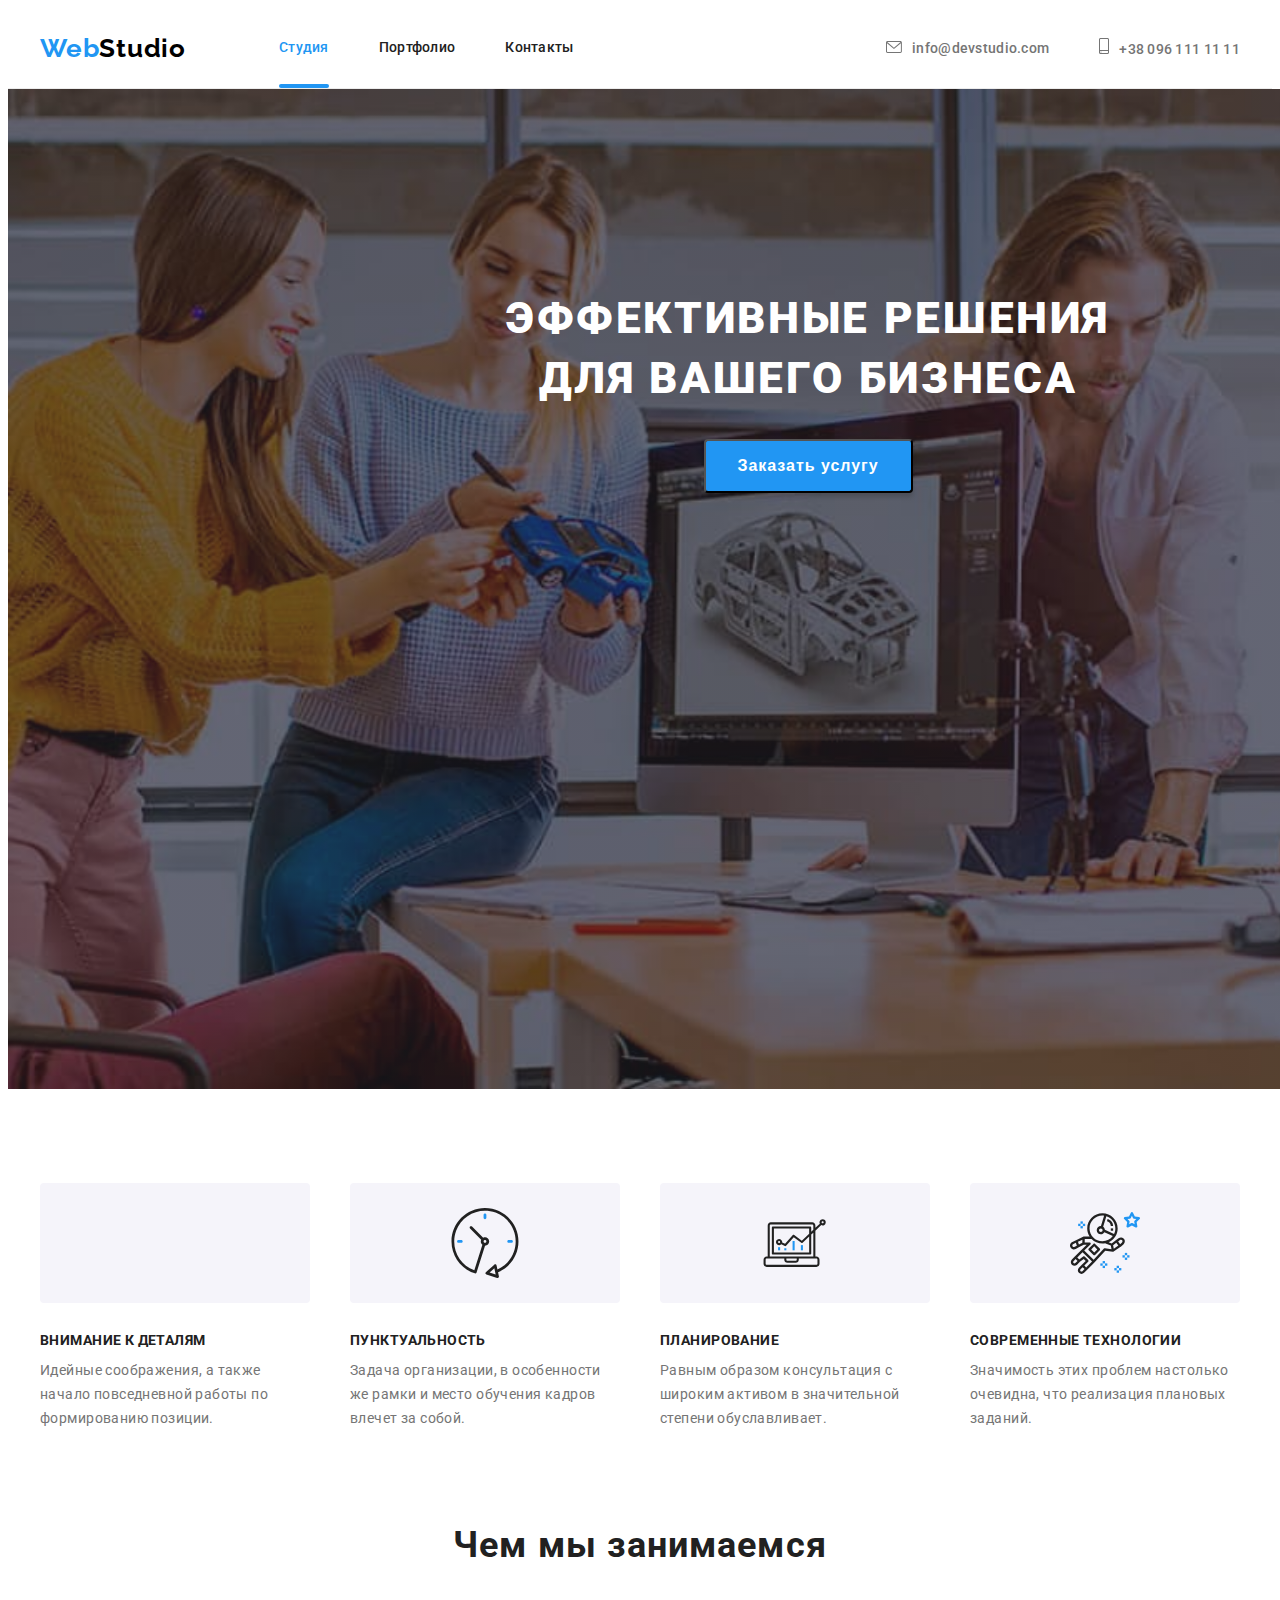
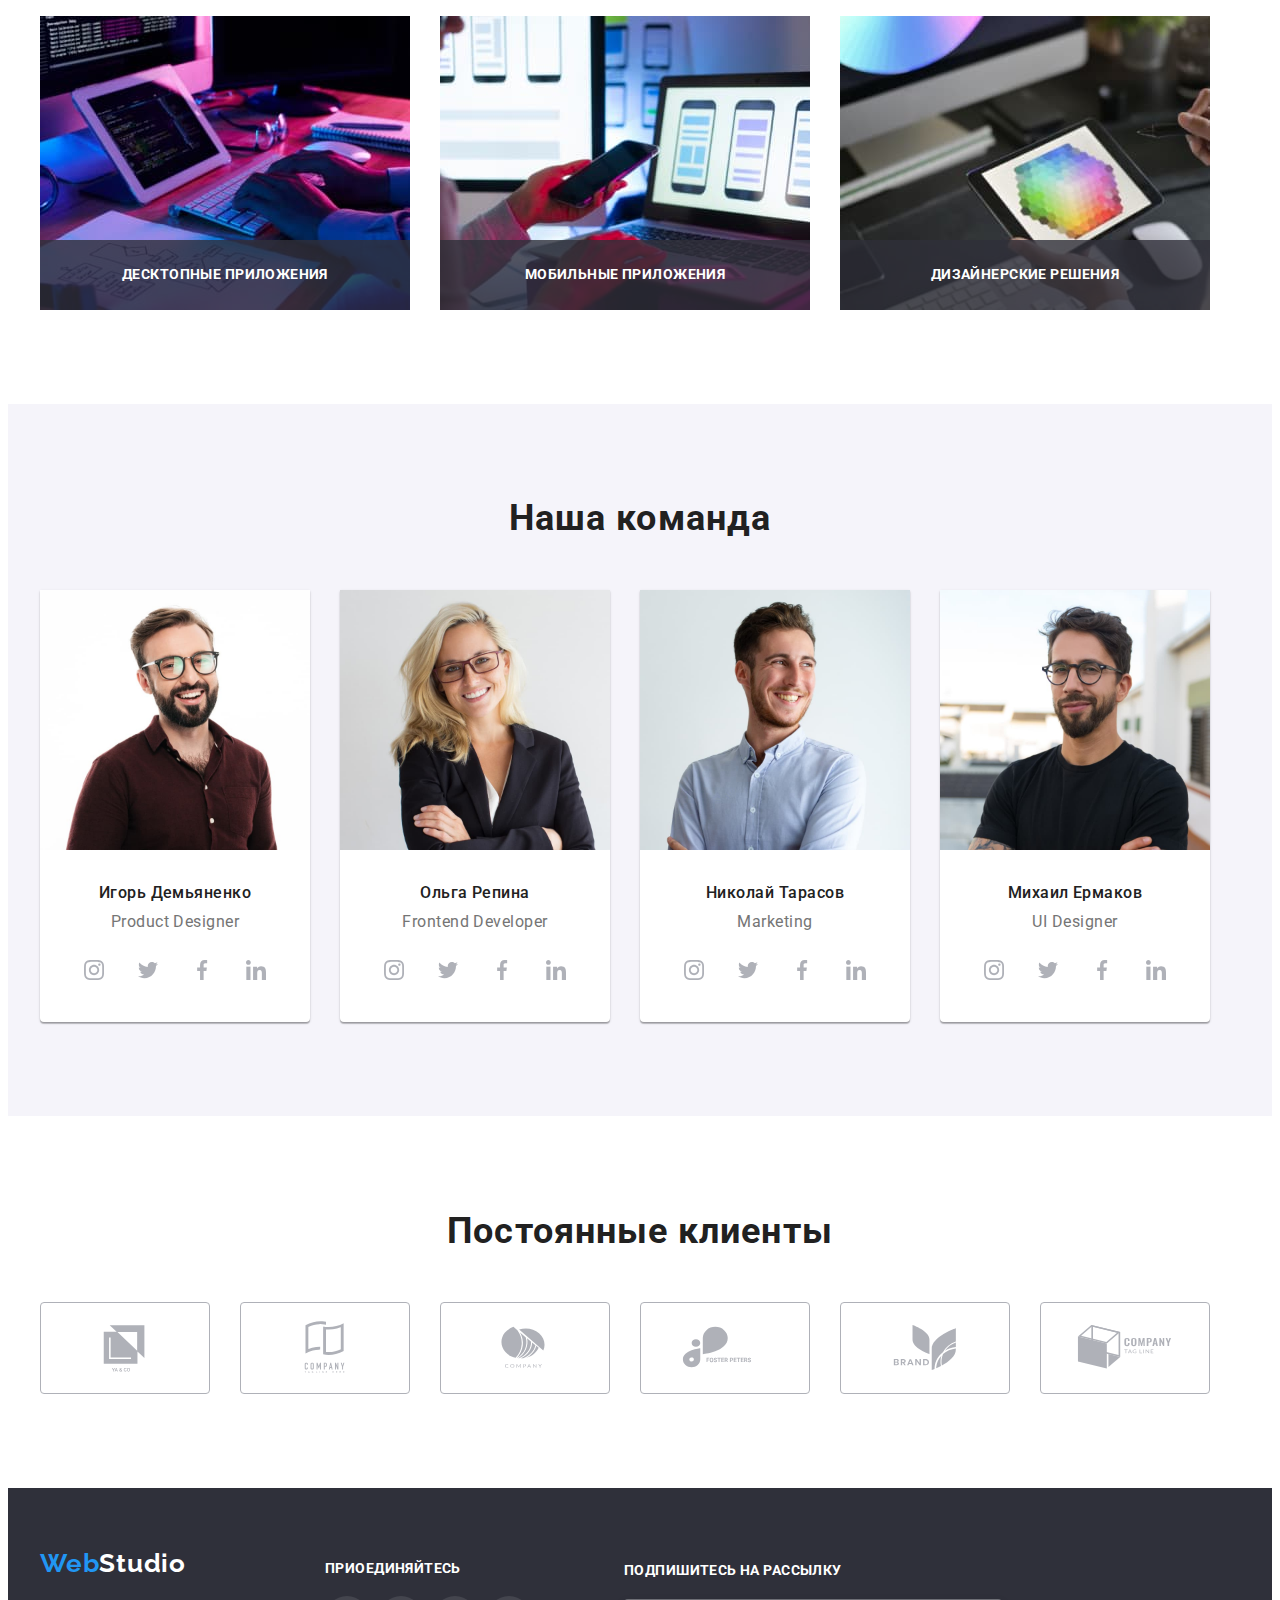
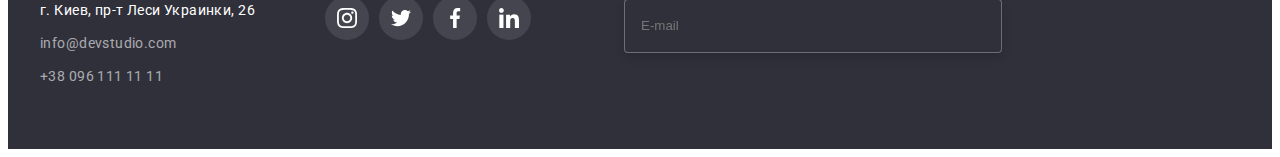
==== commit b0439837: "09.05.2022" ====
--- a/index.html
+++ b/index.html
@@ -5,7 +5,7 @@
     <meta charset="UTF-8">
     <meta http-equiv="X-UA-Compatible" content="IE=edge">
     <meta name="viewport" content="width=device-width, initial-scale=1.0">
-    <title>hw4</title>
+    <title>hw6</title>
     <link rel="stylesheet" href="https://cdnjs.cloudflare.com/ajax/libs/modern-normalize/1.1.0/modern-normalize.min.css"
         integrity="sha512-wpPYUAdjBVSE4KJnH1VR1HeZfpl1ub8YT/NKx4PuQ5NmX2tKuGu6U/JRp5y+Y8XG2tV+wKQpNHVUX03MfMFn9Q=="
         crossorigin="anonymous" referrerpolicy="no-referrer" 
@@ -29,10 +29,10 @@
             </nav>
             <ul class='second-header-list list'>
                 <li><a class="header-mail link" href="mailto:info@devstudio.com"><svg class="contacts-icon" width="16" height="12">
-                    <use href="./icons/telmail.svg#icon-envelope"></use>
+                    <use href="./icons/symbol-defs.svg#icon-envelope"></use>
                 </svg>info@devstudio.com</a></li>
                 <li><a class="header-tel link" href="tel:+380961111111"><svg class="contacts-icon" width="10" height="16">
-                    <use href="./icons/telmail.svg#icon-smartphone"></use>
+                    <use href="./icons/symbol-defs.svg#icon-smartphone"></use>
                 </svg>+38 096 111 11 11</a></li>
              </ul>
         </div>
@@ -50,7 +50,7 @@
                     <li>
                         <p class="second-main-item">
                             <svg class="second-main-icon" width="70" height="70">
-                                <use href="./icons/logo4.svg#icon-antenna"></use>
+                                <use href="./icons/symbol-defs.svg#icon-antenna"></use>
                             </svg>
                         </p>
                         <h3 class="second-main-list-title">ВНИМАНИЕ К ДЕТАЛЯМ</h3>
@@ -60,7 +60,7 @@
                     <li>
                         <p class="second-main-item">
                             <svg class="second-main-icon" width="70" height="70">
-                                <use href="./icons/logo4.svg#icon-clock"></use>
+                                <use href="./icons/symbol-defs.svg#icon-clock"></use>
                             </svg>
                         </p>
                         <h3 class="second-main-list-title">ПУНКТУАЛЬНОСТЬ</h3>
@@ -70,7 +70,7 @@
                     <li>
                         <p class="second-main-item">
                             <svg class="second-main-icon" width="70" height="70">
-                                <use href="./icons/logo4.svg#icon-diagram"></use>
+                                <use href="./icons/symbol-defs.svg#icon-diagram"></use>
                             </svg>
                         </p>
                         <h3 class="second-main-list-title">ПЛАНИРОВАНИЕ</h3>
@@ -80,7 +80,7 @@
                     <li>
                         <p class="second-main-item">
                             <svg class="second-main-icon" width="70" height="70">
-                                <use href="./icons/logo4.svg#icon-astronaut"></use>
+                                <use href="./icons/symbol-defs.svg#icon-astronaut"></use>
                             </svg>
                         </p>
                         <h3 class="second-main-list-title">СОВРЕМЕННЫЕ ТЕХНОЛОГИИ</h3>
@@ -281,42 +281,42 @@
                     <li class="fifth-main-list-item">
                         <a href="" class="fifth-main-list-link">
                             <svg class="fifth-main-icon" width="106" height="60">
-                                <use href="./icons/logo6.svg#icon-Logo1"></use>
-                            </svg>
-                        </a>
-                    </li>
-                    <li class="fifth-main-list-item">
-                        <a href="" class="fifth-main-list-link">
-                            <svg class="fifth-main-icon" width="106" height="60">
-                                <use href="./icons/logo6.svg#icon-Logo2"></use>
-                            </svg>
-                        </a>
-                    </li>
-                    <li class="fifth-main-list-item">
-                        <a href="" class="fifth-main-list-link">
-                            <svg class="fifth-main-icon" width="106" height="60">
-                                <use href="./icons/logo6.svg#icon-Logo3"></use>
-                            </svg>
-                        </a>
-                    </li>
-                    <li class="fifth-main-list-item">
-                        <a href="" class="fifth-main-list-link">
-                            <svg class="fifth-main-icon" width="106" height="60">
-                                <use href="./icons/logo6.svg#icon-Logo4"></use>
-                            </svg>
-                        </a>
-                    </li>
-                    <li class="fifth-main-list-item">
-                        <a href="" class="fifth-main-list-link">
-                            <svg class="fifth-main-icon" width="106" height="60">
-                                <use href="./icons/logo6.svg#icon-Logo5"></use>
-                            </svg>
-                        </a>
-                    </li>
-                    <li class="fifth-main-list-item">
-                        <a href="" class="fifth-main-list-link">
-                            <svg class="fifth-main-icon" width="106" height="60">
-                                <use href="./icons/logo6.svg#icon-Logo6"></use>
+                                <use href="./icons/symbol-defs.svg#icon-Logo1"></use>
+                            </svg>
+                        </a>
+                    </li>
+                    <li class="fifth-main-list-item">
+                        <a href="" class="fifth-main-list-link">
+                            <svg class="fifth-main-icon" width="106" height="60">
+                                <use href="./icons/symbol-defs.svg#icon-Logo2"></use>
+                            </svg>
+                        </a>
+                    </li>
+                    <li class="fifth-main-list-item">
+                        <a href="" class="fifth-main-list-link">
+                            <svg class="fifth-main-icon" width="106" height="60">
+                                <use href="./icons/symbol-defs.svg#icon-Logo3"></use>
+                            </svg>
+                        </a>
+                    </li>
+                    <li class="fifth-main-list-item">
+                        <a href="" class="fifth-main-list-link">
+                            <svg class="fifth-main-icon" width="106" height="60">
+                                <use href="./icons/symbol-defs.svg#icon-Logo4"></use>
+                            </svg>
+                        </a>
+                    </li>
+                    <li class="fifth-main-list-item">
+                        <a href="" class="fifth-main-list-link">
+                            <svg class="fifth-main-icon" width="106" height="60">
+                                <use href="./icons/symbol-defs.svg#icon-Logo5"></use>
+                            </svg>
+                        </a>
+                    </li>
+                    <li class="fifth-main-list-item">
+                        <a href="" class="fifth-main-list-link">
+                            <svg class="fifth-main-icon" width="106" height="60">
+                                <use href="./icons/symbol-defs.svg#icon-Logo6"></use>
                             </svg>
                         </a>
                     </li>
@@ -369,18 +369,87 @@
                                 </a>
                             </li>
                         </ul>
+                    </div> 
+                    <div class="footer-input-group">
+                        <form>
+                            <div class="foter-input-wrap">
+                                <label for="footer-input" class="footer-input-label">Подпишитесь на рассылку</label>
+                                <input type="email" class="footer-input" name="footer-input" id="footer-input" placeholder="E-mail">
+                            </div>
+                            <button tape="submint" class="footer-submint-btn">Подписаться<span><svg class="send-icon" width="24" height="24">
+                                    <use href="./icons/symbol-defs.svg#icon-send"></use>
+                                </svg></span></button>
+                        </form>
+                    
                     </div>
              </div>
+            
                     
         </div>
     </footer>
     <div class="backdrop is-hidden" data-modal>
         <div class="modal">
-            <button type="button" class="modal-btn" data-modal-close>
+            <button type="button" class="modal-close-btn" data-modal-close>
                 <svg class="modal-close-icon" width="30" height="30">
                 <use href="./icons/symbol-defs.svg#icon-close"></use>
             </svg>
         </button>
+        <p class="modal-title">
+            Оставьте свои данные, мы вам перезвоним
+        </p>
+        <form>
+            <div class="modal-field">
+                <label for="name" class="modal-label">Имя</label>
+                <div class="modal-imput-wrap">
+                    <input type="text"
+                    class="modal-input"
+                    name="name"
+                    id="name">
+                    <svg class="input-icon" width="18" height="18">
+                        <use href="./icons/symbol-defs.svg#icon-person-input"></use>
+                    </svg>
+                </div>
+            </div>
+            <div class="modal-field">
+                <label for="tel" class="modal-label">Телефон</label>
+                <div class="modal-imput-wrap">
+                    <input type="tel" 
+                    class="modal-input" 
+                    name="tel" 
+                    id="tel">
+                    <svg class="input-icon" width="18" height="18">
+                        <use href="./icons/symbol-defs.svg#icon-phone-input"></use>
+                    </svg>
+                </div>
+            </div>
+            <div class="modal-field">
+                <label for="email" class="modal-label">Почта</label>
+                <div class="modal-imput-wrap">
+                    <input type="tel" 
+                    class="modal-input" 
+                    name="email" 
+                    id="email">
+                    <svg class="input-icon" width="18" height="18">
+                        <use href="./icons/symbol-defs.svg#icon-email-input"></use>
+                    </svg>
+                </div>
+            </div>
+            <div class="modal-field">
+                <label for="user-text" class="modal-label">Коментарий</label>
+                <textarea name="user-text" id="user-text" 
+                placeholder="Введите текст" class="modal-text"></textarea>
+            </div>
+            <div class="modal-text-field">
+                 <input type="checkbox" class="input-check visually-hidden" name="policy" id="input-check" value="policy">
+                 <label for="input-check" class="check-text">
+                     <span><svg class="check-icon" width="16" height="15">
+                    <use href="./icons/symbol-defs.svg#icon-check"></use>
+                </svg></span> Соглашаюсь с рассылкой и принимаю<a href="" class="check-lic-link link">Условия договора</a></label>
+            </div>
+
+            <button tape="submint" class="modal-submint-btn">Отправить</button>
+
+        </form>
         </div>
     </div>
 
--- a/css/styles.css
+++ b/css/styles.css
@@ -441,6 +441,7 @@
     background-color: #2F303A;
     padding-top: 60px;
     padding-bottom: 60px;
+    position: relative;
 }
 .footer-logo {
     font-family:'Raleway', Tahoma, sans-serif;
@@ -562,6 +563,55 @@
 .footer-tel-link:focus {
     color: var(--title-color-second)
 }
+.foter-input-wrap{
+    width: 358px;
+    height: 100%;
+    margin-left: 93px;
+    margin-top: 12px;  
+}
+
+.footer-input-label{
+    font-weight: 700;
+    font-size: 14px;
+    line-height: 16px;
+    letter-spacing: 0.03em;
+    text-transform: uppercase;
+    color: #FFFFFF;
+}
+.footer-input{
+    width: 358px;
+    height: 50px;
+    margin-top: 20px;
+    padding-left: 16px;
+    background-color: #2F303A;
+    color: rgba(255, 255, 255, 0.6);
+    border: 1px solid rgba(255, 255, 255, 0.3);
+    filter: drop-shadow(0px 4px 4px rgba(0, 0, 0, 0.15));
+    border-radius: 4px;
+}
+.footer-submint-btn{
+    font-weight: 700;
+    font-size: 16px;
+    line-height: 1.88;
+    letter-spacing: 0.06em;
+    color: #FFFFFF;
+    padding-right: 40px;
+    width: 200px;
+    height: 50px;
+    background: #2196F3;
+    box-shadow: 0px 4px 4px rgba(0, 0, 0, 0.15);
+    border-radius: 4px;
+    position: absolute;
+    left: 1425px;
+    top: 110px;
+}
+.send-icon{
+    fill:  #FFFFFF;
+    position: absolute;
+    left: 148px;
+    top: 13px;
+}
+
 /* ---------------------------modal-window------------------------------- */
 .backdrop{
     position: fixed;
@@ -581,28 +631,158 @@
     height: 581px;
     background: #FFFFFF;
     position: absolute;
+    padding: 40px;
     top: 50%;
     left: 50%;
     transform: translate(-50%, -50%) scale(1) rotate(0deg);
+
     
 }
 
 .backdrop.is-hidden .modal{
     transform: scale(0.5) rotate(290deg);
 }
-.modal-btn{
+.modal-close-btn{
     position: absolute;
     width: 30px;
     height: 30px;
     left: 490px;
     top: 8px;
+    fill: #2196F3;
     border-radius: 50%;
     background: #FFFFFF;
     border: 1px solid rgba(0, 0, 0, 0.1);
     box-sizing: border-box;
     display: flex;
     align-items: center;
+
+   
+}
+.modal-title{
+    font-weight: 700;
+    font-size: 20px;
+    line-height: 1.15;
+    text-align: center;
+    letter-spacing: 0.03em;
+    color: #212121;
+}
+.modal-field{
+    margin-bottom: 10px;
+}
+.modal-text-field{
+    margin-left: 14px;
+}
+.modal-input{
+    width: 100%;
+    height: 40px;
+    padding-left: 30px;
+    margin-top: 4px;
+    border: 1px solid rgba(33, 33, 33, 0.2);
+    border-radius: 4px;
+    outline: none;
+    transition: border-color 250ms cubic-bezier(0.4, 0, 0.2, 1),
+    fill 250ms cubic-bezier(0.4, 0, 0.2, 1);
+}
+.modal-input:focus{
+    border-color: #2196F3;
+}
+.modal-input:focus + .input-icon{
+    fill: #2196F3;
+}
+.modal-imput-wrap{
+    position: relative;
+}
+.input-icon{
+    position: absolute;
+    left: 10px;
+    top: 50%;
+    transform: translateY(-50%);
+   
+}
+
+.modal-text {
+    width: 100%;
+    height: 120px;
+    padding: 12px 16px;
+    margin-top: 4px;
+    border: 1px solid rgba(33, 33, 33, 0.2);
+    border-radius: 4px;
+    resize: none;
+    outline: none;
+}
+.modal-text:focus{
+    border-color: #2196F3;
+}
+.modal-text::placeholder{
+    font-weight: 400;
+    font-size: 14px;
+    line-height: 1.14;
+    letter-spacing: 0.01em;
+    color: rgba(117, 117, 117, 0.5);
+}
+
+.modal-label{
+    font-weight: 400;
+    font-size: 12px;
+    line-height: 1.16; 
+    letter-spacing: 0.01em;
+    color: #757575;
+}
+.check-text{
+    font-style: normal;
+    font-weight: 400;
+    font-size: 14px;
+    line-height: 1.71;
+    letter-spacing: 0.03em;
+    color: #757575;
+    align-items: center;
+    display: flex;
+}
+.check-text span{
+    width: 16px;
+    height: 15px;
+    border: 2px solid #000000;
+    border-radius: 3px;
+    margin-right: 5px;
+    display: flex;
+    align-items: center;
     justify-content: center;
+}
+.check-icon{
+    fill: transparent;
+
+}
+.input-check:checked+.check-text span {
+    background-color: #2196F3;
+    border: none;
+}
+.input-check:checked + .check-text .check-icon{
+    fill: #FFFFFF;   
+}
+
+.check-lic-link{
+    font-weight: 400;
+    font-size: 14px;
+    line-height: 1.71;
+    margin-left: 2px;
+    letter-spacing: 0.03em;
+    text-decoration-line: underline;
+    color: #2196F3;
+}
+.modal-submint-btn{
+    width: 200px;
+    height: 50px;
+    font-size: 16px;
+    line-height: 1.88;
+    align-items: center;
+    text-align: center;
+    letter-spacing: 0.06em;
+    color: #FFFFFF;
+    margin-top: 30px;
+    margin-left: 124px;
+    background: #188CE8;
+    box-shadow: 0px 4px 4px rgba(0, 0, 0, 0.15);
+    border-radius: 4px;
 }
 .is-hidden{
     opacity: 0;
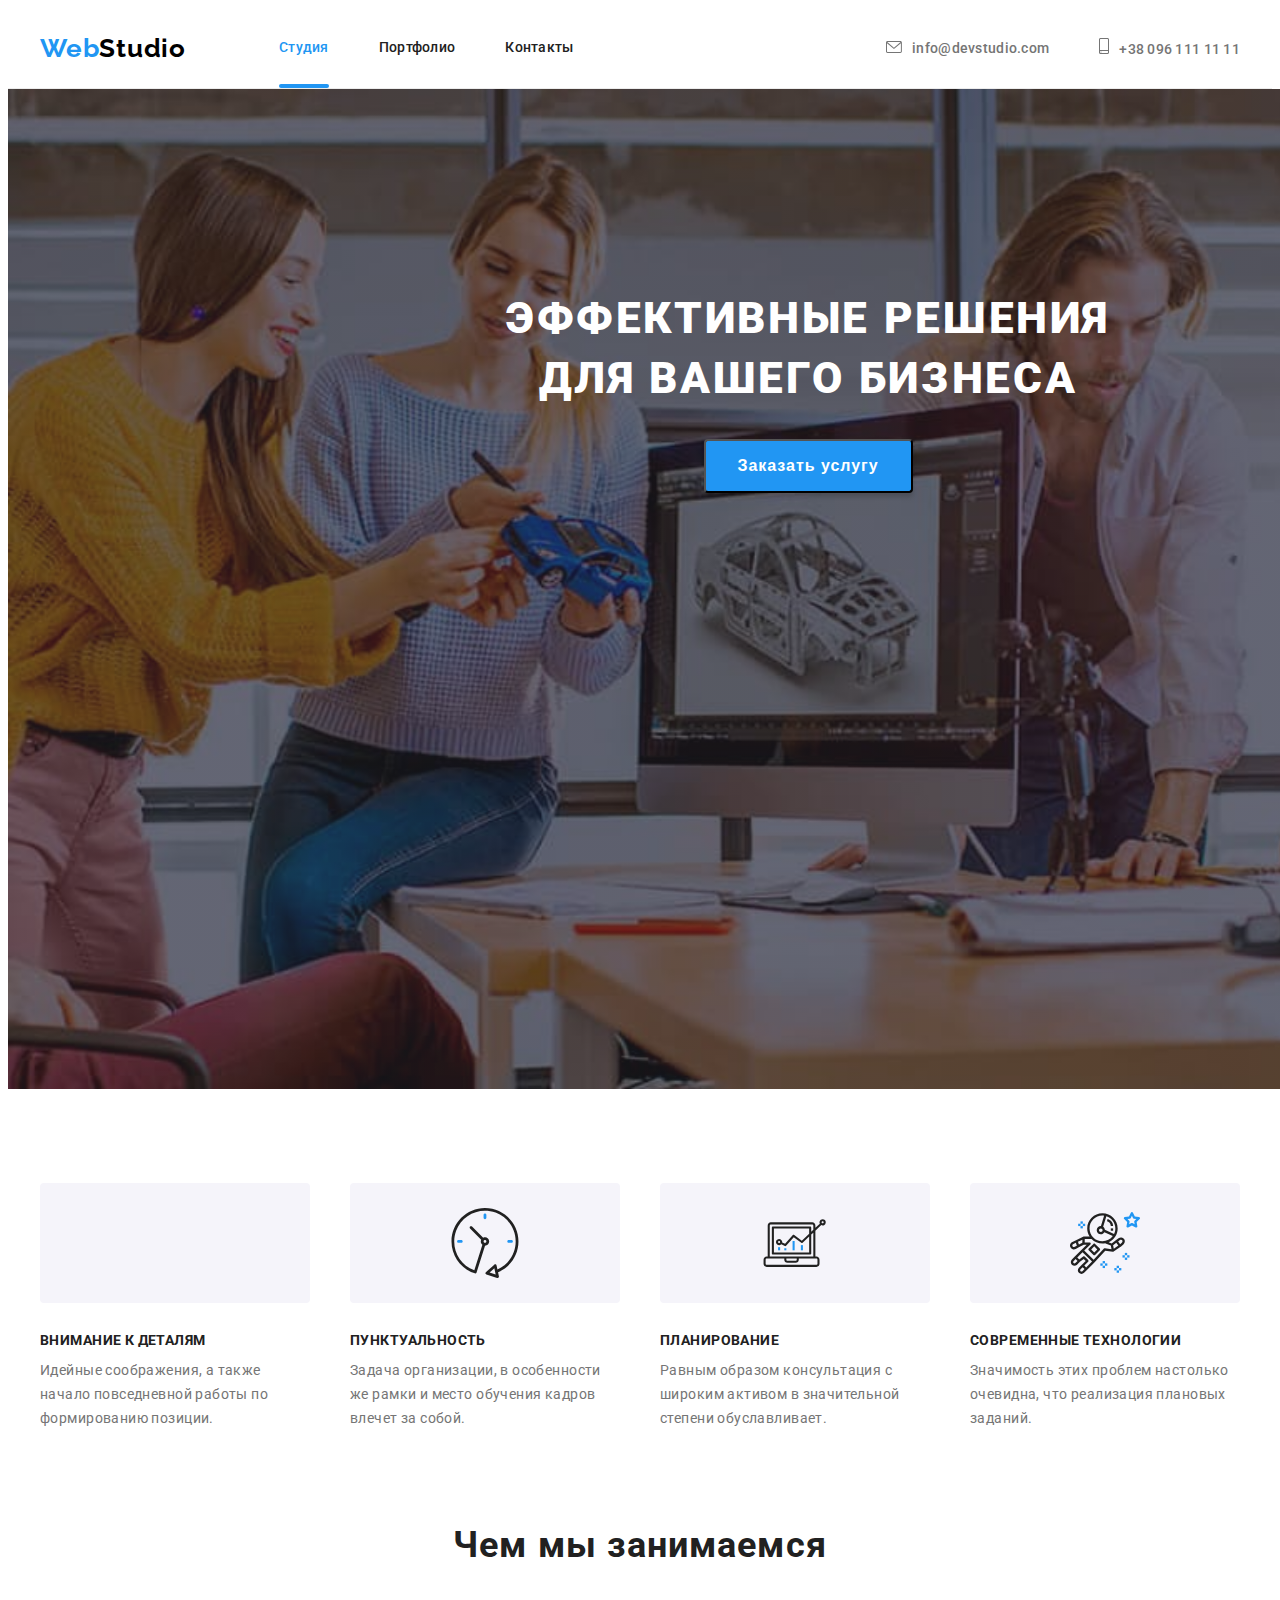
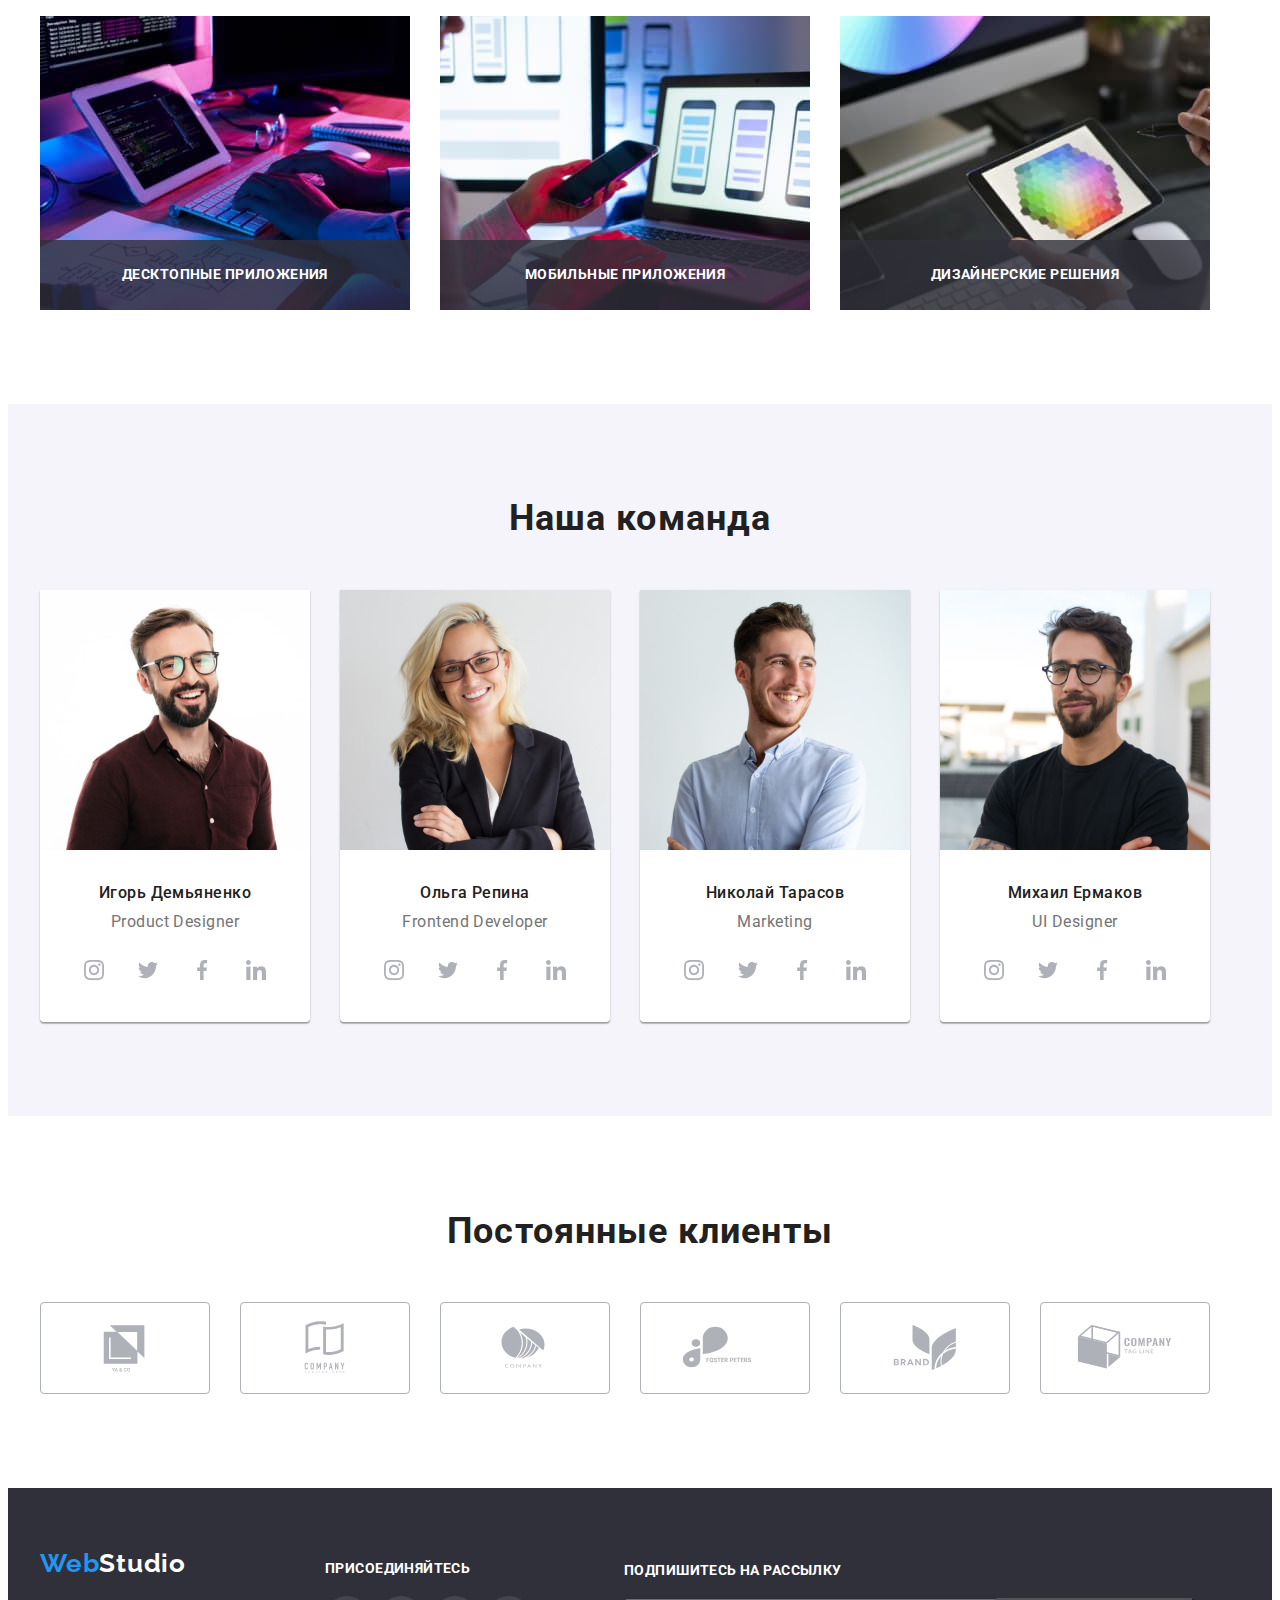
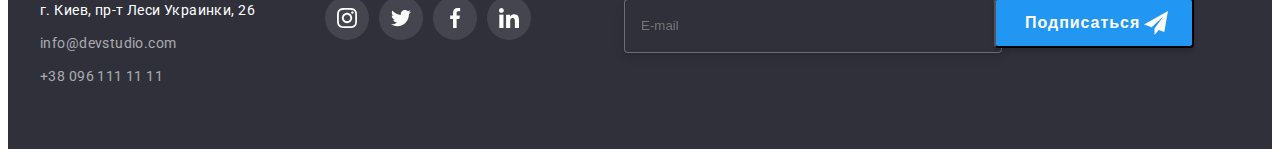
==== commit aeccc6d4: "09.05.22" ====
--- a/index.html
+++ b/index.html
@@ -325,68 +325,75 @@
 
         </section>
     </main>
-    <footer class="footer">
-        <div class="container">
-            <div class="fottet-block">
-                <div class="footer-logo-soc-item">
-                    <a class="footer-logo link" lang="en" href=""><span class="footer-logo-second link">Web</span>Studio</a> 
-                    <address class="footer-address">г. Киев, пр-т Леси Украинки, 26</address>
-                        <ul class="footer-list list">
-                            <li class="footer-mail-item"><a class="footer-mail-link link" href="mailto:info@devstudio.com">info@devstudio.com</a></li>
-                            <li class="footer-tel-item"><a class="footer-tel-link link" href="tel:+380961111111">+38 096 111 11 11</a></li>
-                        </ul>
-                </div>
-                <div class="fotter-address-soclist">
-                        <p class="footer-logo-soc-text">приоединяйтесь</p>
-                        <ul class="fotter-soc-list list">
-                            <li class="fotter-soc-list-item">
-                                <a href="" class="fotter-soc-list-link">
-                                    <svg class="fotter-soc-icon" width="20" height="20">
-                                        <use href="./icons/symbol-defs.svg#icon-instagram"></use>
-                                    </svg>
-                                </a>
-                            </li>
-                            <li class="fotter-soc-list-item">
-                                <a href="" class="fotter-soc-list-link">
-                                    <svg class="fotter-soc-icon" width="20" height="20">
-                                        <use href="./icons/symbol-defs.svg#icon-twitter"></use>
-                                    </svg>
-                                </a>
-                            </li>
-                            <li class="fotter-soc-list-item">
-                                <a href="" class="fotter-soc-list-link">
-                                    <svg class="fotter-soc-icon" width="20" height="20">
-                                        <use href="./icons/symbol-defs.svg#icon-facebook"></use>
-                                    </svg>
-                        
-                                </a>
-                            </li>
-                            <li class="fotter-soc-list-item">
-                                <a href="" class="fotter-soc-list-link">
-                                    <svg class="fotter-soc-icon" width="20" height="20">
-                                        <use href="./icons/symbol-defs.svg#icon-linkedin"></use>
-                                    </svg>
-                                </a>
-                            </li>
-                        </ul>
-                    </div> 
-                    <div class="footer-input-group">
-                        <form>
-                            <div class="foter-input-wrap">
-                                <label for="footer-input" class="footer-input-label">Подпишитесь на рассылку</label>
-                                <input type="email" class="footer-input" name="footer-input" id="footer-input" placeholder="E-mail">
-                            </div>
-                            <button tape="submint" class="footer-submint-btn">Подписаться<span><svg class="send-icon" width="24" height="24">
+<footer class="footer">
+    <div class="container">
+        <div class="fottet-block">
+            <div class="footer-logo-soc-item">
+                <a class="footer-logo link" lang="en" href=""><span class="footer-logo-second link">Web</span>Studio</a>
+                <address class="footer-address">г. Киев, пр-т Леси Украинки, 26</address>
+                <ul class="footer-list list">
+                    <li class="footer-mail-item"><a class="footer-mail-link link"
+                            href="mailto:info@devstudio.com">info@devstudio.com</a></li>
+                    <li class="footer-tel-item"><a class="footer-tel-link link" href="tel:+380961111111">+38 096 111 11
+                            11</a></li>
+                </ul>
+            </div>
+            <div class="fotter-address-soclist">
+                <p class="footer-logo-soc-text">присоединяйтесь</p>
+                <ul class="fotter-soc-list list">
+                    <li class="fotter-soc-list-item">
+                        <a href="" class="fotter-soc-list-link">
+                            <svg class="fotter-soc-icon" width="20" height="20">
+                                <use href="./icons/symbol-defs.svg#icon-instagram"></use>
+                            </svg>
+                        </a>
+                    </li>
+                    <li class="fotter-soc-list-item">
+                        <a href="" class="fotter-soc-list-link">
+                            <svg class="fotter-soc-icon" width="20" height="20">
+                                <use href="./icons/symbol-defs.svg#icon-twitter"></use>
+                            </svg>
+                        </a>
+                    </li>
+                    <li class="fotter-soc-list-item">
+                        <a href="" class="fotter-soc-list-link">
+                            <svg class="fotter-soc-icon" width="20" height="20">
+                                <use href="./icons/symbol-defs.svg#icon-facebook"></use>
+                            </svg>
+
+                        </a>
+                    </li>
+                    <li class="fotter-soc-list-item">
+                        <a href="" class="fotter-soc-list-link">
+                            <svg class="fotter-soc-icon" width="20" height="20">
+                                <use href="./icons/symbol-defs.svg#icon-linkedin"></use>
+                            </svg>
+                        </a>
+                    </li>
+                </ul>
+            </div>
+
+
+            <form>
+                <div class="footer-input-group">
+                    <div class="foter-input-wrap">
+                        <label for="footer-input" class="footer-input-label">Подпишитесь на рассылку</label>
+                        <input type="email" class="footer-input" name="footer-input" id="footer-input"
+                            placeholder="E-mail">
+                    </div>
+                    <div class="footer-submint-btn-wrap">
+                        <button tape="submint" class="footer-submint-btn">Подписаться<span><svg class="send-icon"
+                                    width="24" height="24">
                                     <use href="./icons/symbol-defs.svg#icon-send"></use>
                                 </svg></span></button>
-                        </form>
-                    
                     </div>
-             </div>
-            
-                    
+                </div>
+            </form>
         </div>
-    </footer>
+
+
+    </div>
+</footer>
     <div class="backdrop is-hidden" data-modal>
         <div class="modal">
             <button type="button" class="modal-close-btn" data-modal-close>
--- a/css/styles.css
+++ b/css/styles.css
@@ -441,7 +441,6 @@
     background-color: #2F303A;
     padding-top: 60px;
     padding-bottom: 60px;
-    position: relative;
 }
 .footer-logo {
     font-family:'Raleway', Tahoma, sans-serif;
@@ -562,6 +561,11 @@
 
 .footer-tel-link:focus {
     color: var(--title-color-second)
+}
+.footer-input-group{
+    display: flex;
+   
+
 }
 .foter-input-wrap{
     width: 358px;
@@ -589,27 +593,34 @@
     filter: drop-shadow(0px 4px 4px rgba(0, 0, 0, 0.15));
     border-radius: 4px;
 }
+    
+.footer-submint-btn-wrap{
+    margin-top: 50px;
+    margin-left: 12px;
+}
+
 .footer-submint-btn{
     font-weight: 700;
     font-size: 16px;
     line-height: 1.88;
     letter-spacing: 0.06em;
     color: #FFFFFF;
-    padding-right: 40px;
     width: 200px;
     height: 50px;
+    text-align: left;
+    padding-left: 29px;
     background: #2196F3;
     box-shadow: 0px 4px 4px rgba(0, 0, 0, 0.15);
     border-radius: 4px;
-    position: absolute;
-    left: 1425px;
-    top: 110px;
+    position: relative;
 }
 .send-icon{
     fill:  #FFFFFF;
     position: absolute;
     left: 148px;
-    top: 13px;
+    top: 50%;
+    transform: translateY(-50%);
+    
 }
 
 /* ---------------------------modal-window------------------------------- */
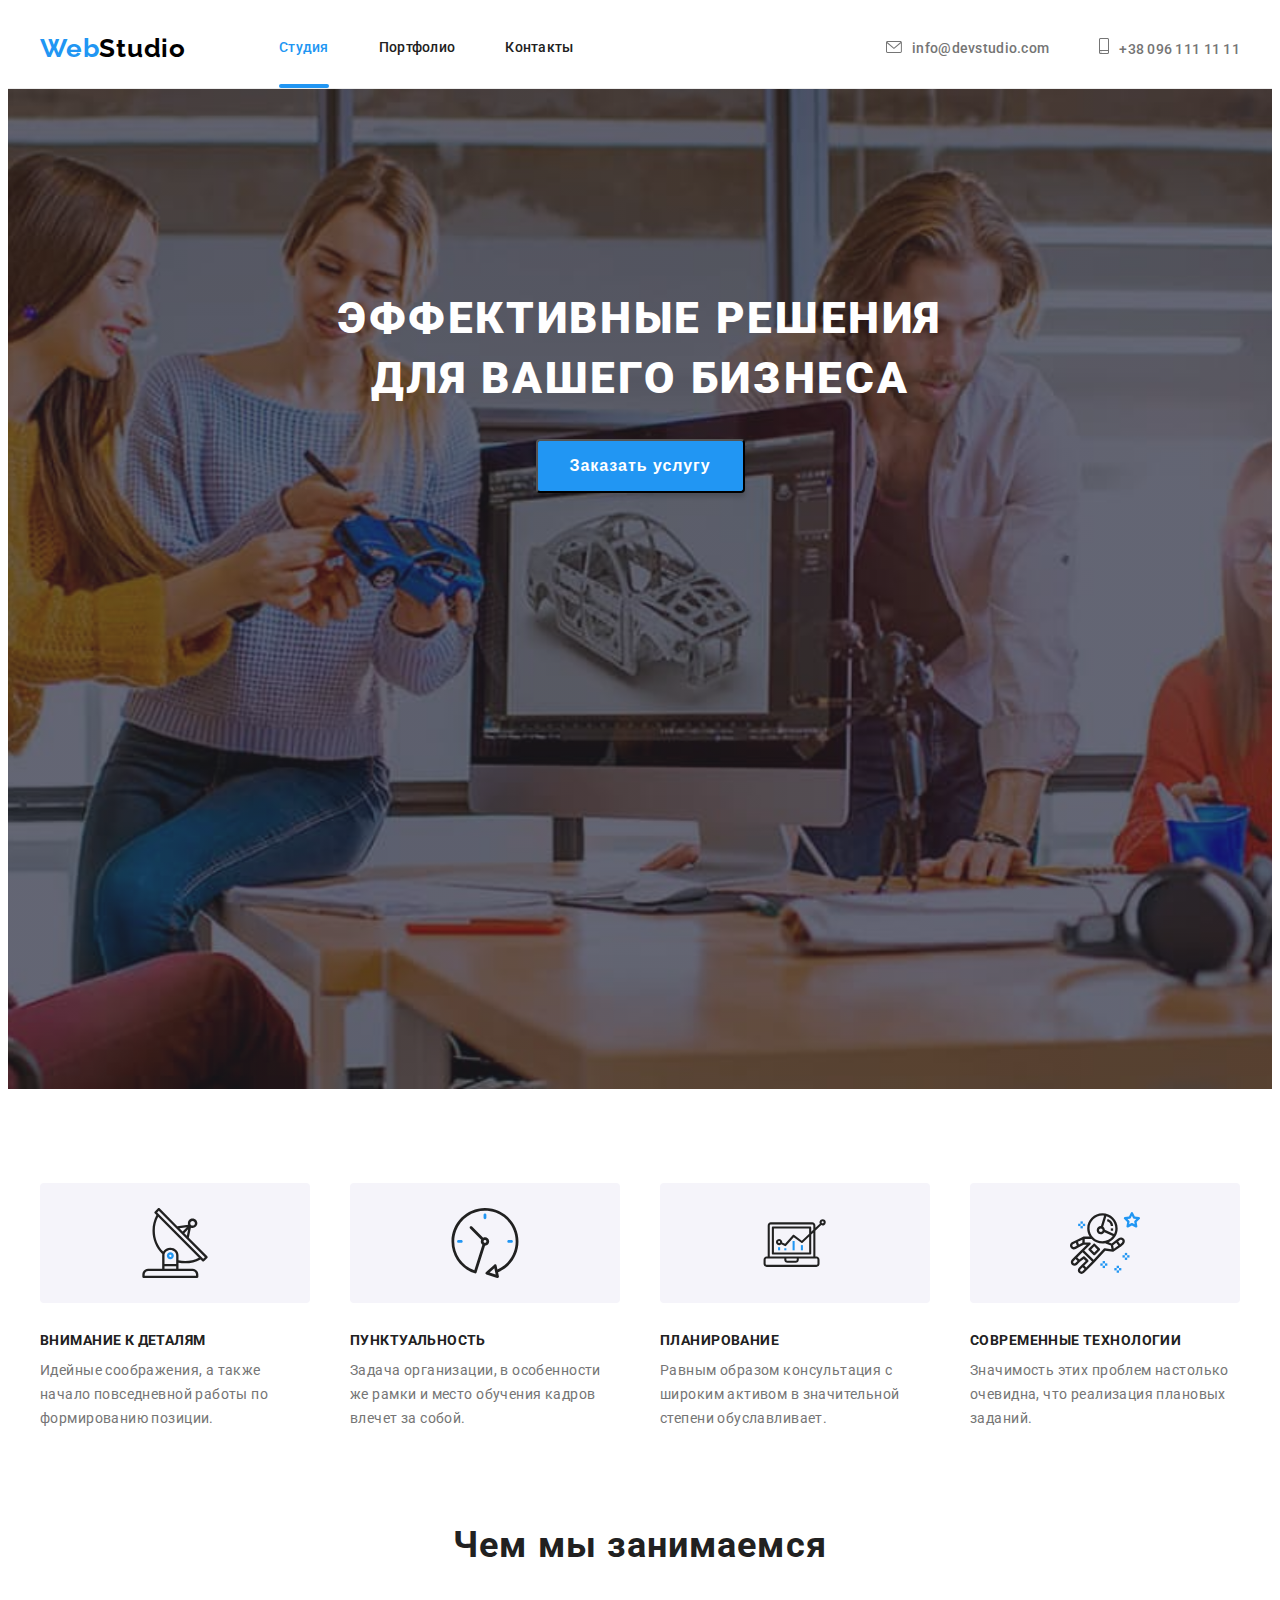
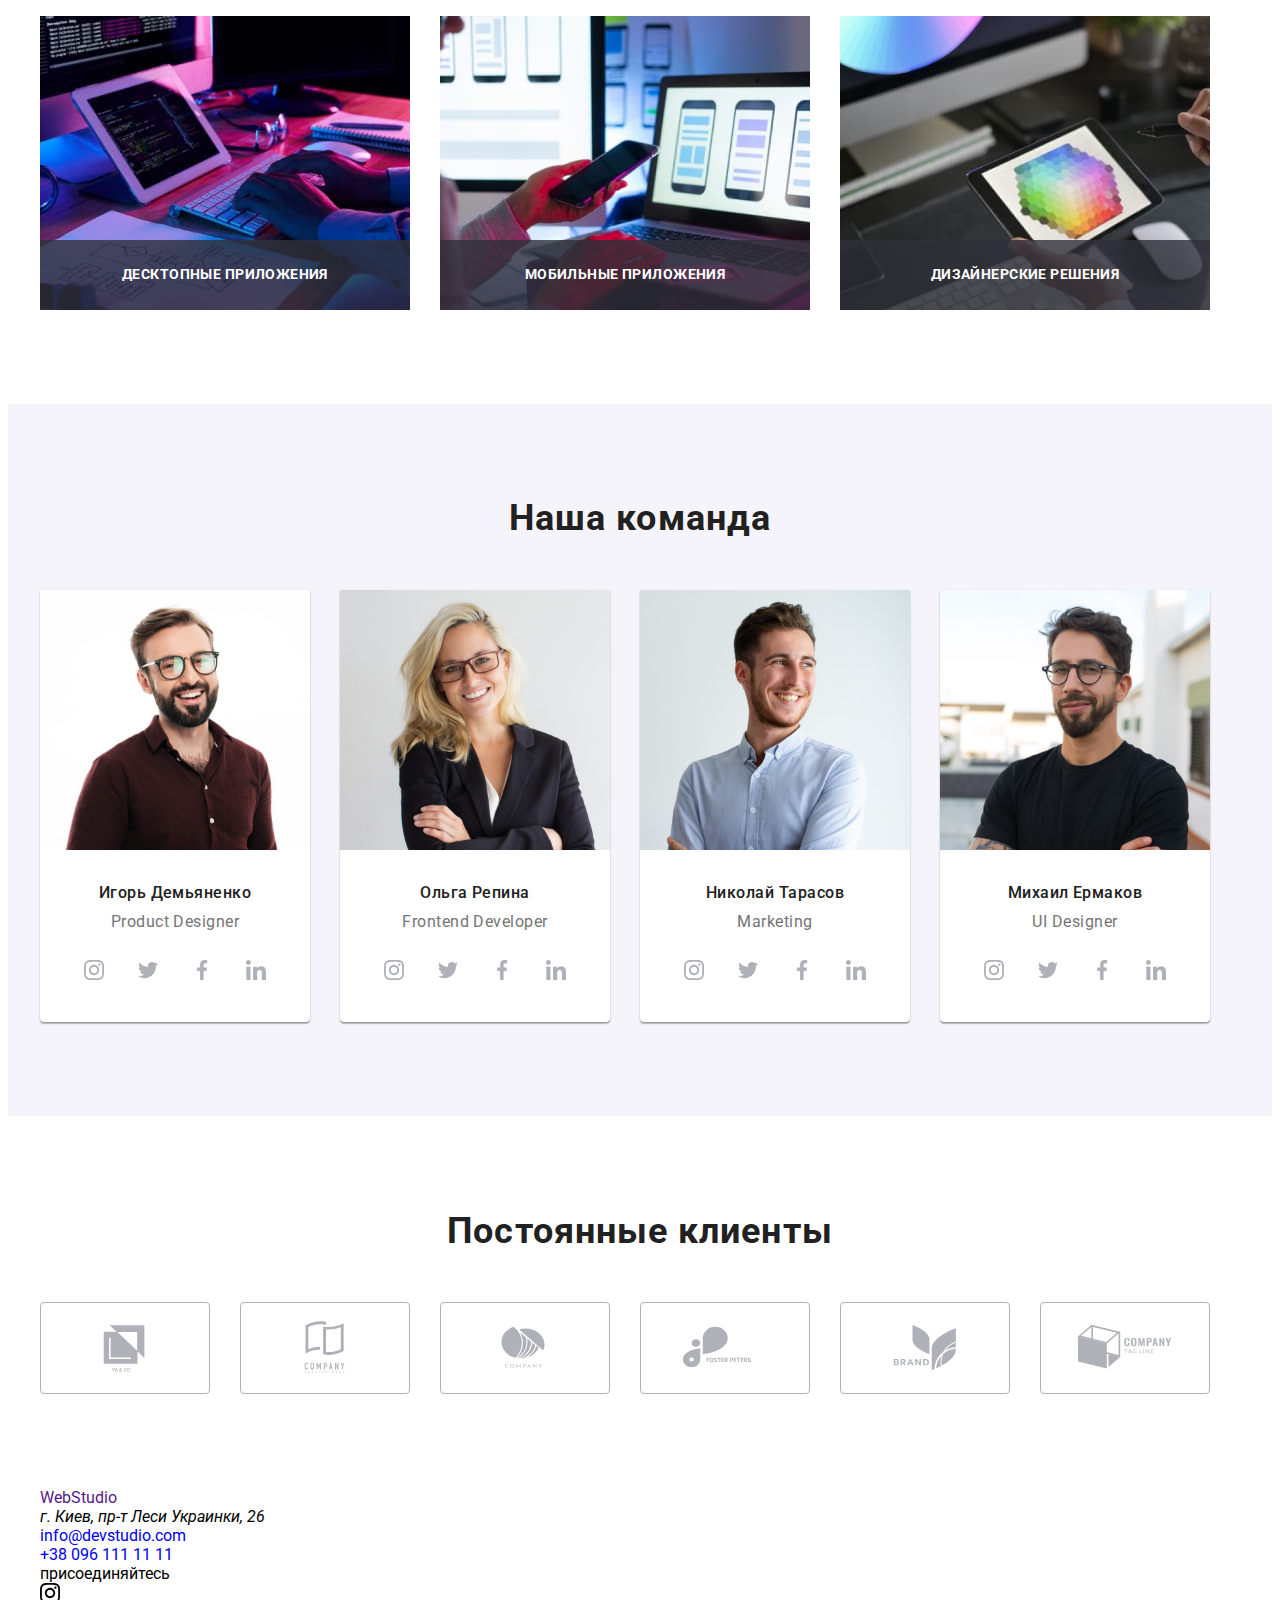
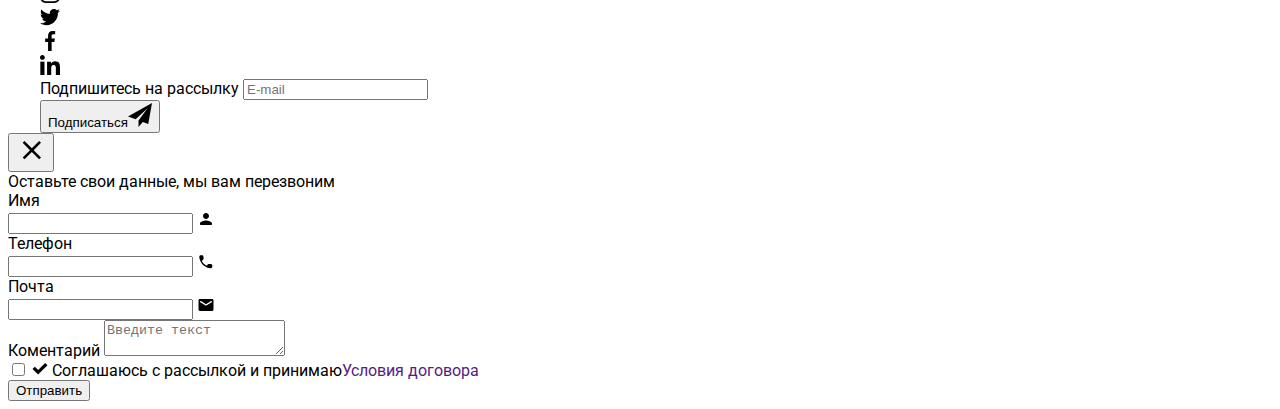
==== commit df714d4d: "0905" ====
--- a/index.html
+++ b/index.html
@@ -15,141 +15,145 @@
     <link
         href="https://fonts.googleapis.com/css2?family=Montserrat:wght@400;700&family=Raleway:wght@700&family=Roboto:wght@400;500;700;900&display=swap"
         rel="stylesheet">
-    <link rel="stylesheet" href="./css/styles.css">  
+    <!-- <link rel="stylesheet" href="./css/styles.css"> -->
+    <link rel="stylesheet" href="./css/main.css">
     <body>
     <header class="header">
         <div class="container">
-            <a class="header-logo link" lang="en" href=""><span class="header-logo-second link">Web</span>Studio</a>
-            <nav class="header-navgation">
-                <ul class='first-header-list list'>
-                    <li class="header-item"><a class="header-link-first link" href="./index.html">Студия</a></li>
-                    <li class="header-item"><a class="header-link-second link" href="./portfolio.html">Портфолио</a></li>
-                    <li class="header-item"><a class="header-link-second link" href="">Контакты</a></li>
+            <a class="logo header__logo link" lang="en" href=""><span
+                    class="logo header__logo-second link">Web</span>Studio</a>
+            <nav class="navgation">
+                <ul class='menu-list list'>
+                    <li class="menu-list__item"><a class="menu-list__link-first link" href="./index.html">Студия</a></li>
+                    <li class="menu-list__item"><a class="menu-list__link-second link" href="./portfolio.html">Портфолио</a>
+                    </li>
+                    <li class="menu-list__item"><a class="menu-list__link-second link" href="">Контакты</a></li>
                 </ul>
             </nav>
-            <ul class='second-header-list list'>
-                <li><a class="header-mail link" href="mailto:info@devstudio.com"><svg class="contacts-icon" width="16" height="12">
-                    <use href="./icons/symbol-defs.svg#icon-envelope"></use>
-                </svg>info@devstudio.com</a></li>
-                <li><a class="header-tel link" href="tel:+380961111111"><svg class="contacts-icon" width="10" height="16">
-                    <use href="./icons/symbol-defs.svg#icon-smartphone"></use>
-                </svg>+38 096 111 11 11</a></li>
-             </ul>
+            <ul class='connect header__conect list'>
+                <li><a class="connect__mail link" href="mailto:info@devstudio.com"><svg class="connect__icon" width="16"
+                            height="12">
+                            <use href="./icons/symbol-defs.svg#icon-envelope"></use>
+                        </svg>info@devstudio.com</a></li>
+                <li><a class="connect__tel link" href="tel:+380961111111"><svg class="connect__icon" width="10" height="16">
+                            <use href="./icons/symbol-defs.svg#icon-smartphone"></use>
+                        </svg>+38 096 111 11 11</a></li>
+            </ul>
         </div>
     </header>
     <main>
-        <section class="first-main-section">
+        <section class="hero">
             <div class="container">
-                <h1 class="first-main-title">ЭФФЕКТИВНЫЕ РЕШЕНИЯ<br>ДЛЯ ВАШЕГО БИЗНЕСА</h1>
-                <button class="first-main-button" data-modal-open>Заказать услугу</button>
+                <h1 class="hero__title">ЭФФЕКТИВНЫЕ РЕШЕНИЯ<br>ДЛЯ ВАШЕГО БИЗНЕСА</h1>
+                <button class="hero__button" data-modal-open>Заказать услугу</button>
             </div>
         </section>
-        <section class="second-main-section">
+        <section class="proposition">
             <div class="container">
-                <ul class="second-main-list list">
+                <ul class="proposition__list list">
                     <li>
-                        <p class="second-main-item">
-                            <svg class="second-main-icon" width="70" height="70">
+                        <p class="proposition__item">
+                            <svg class="proposition__icon" width="70" height="70">
                                 <use href="./icons/symbol-defs.svg#icon-antenna"></use>
                             </svg>
                         </p>
-                        <h3 class="second-main-list-title">ВНИМАНИЕ К ДЕТАЛЯМ</h3>
-                        <p class="second-main-list-text">Идейные соображения, а также начало повседневной работы по
+                        <h3 class="proposition__title">ВНИМАНИЕ К ДЕТАЛЯМ</h3>
+                        <p class="proposition__text">Идейные соображения, а также начало повседневной работы по
                             формированию позиции.</p>
                     </li>
                     <li>
-                        <p class="second-main-item">
-                            <svg class="second-main-icon" width="70" height="70">
+                        <p class="proposition__item">
+                            <svg class="proposition__icon" width="70" height="70">
                                 <use href="./icons/symbol-defs.svg#icon-clock"></use>
                             </svg>
                         </p>
-                        <h3 class="second-main-list-title">ПУНКТУАЛЬНОСТЬ</h3>
-                        <p class="second-main-list-text">Задача организации, в особенности же рамки и место обучения кадров
+                        <h3 class="proposition__title">ПУНКТУАЛЬНОСТЬ</h3>
+                        <p class="proposition__text">Задача организации, в особенности же рамки и место обучения кадров
                             влечет за собой.</p>
                     </li>
                     <li>
-                        <p class="second-main-item">
-                            <svg class="second-main-icon" width="70" height="70">
+                        <p class="proposition__item">
+                            <svg class="proposition__icon" width="70" height="70">
                                 <use href="./icons/symbol-defs.svg#icon-diagram"></use>
                             </svg>
                         </p>
-                        <h3 class="second-main-list-title">ПЛАНИРОВАНИЕ</h3>
-                        <p class="second-main-list-text">Равным образом консультация с широким активом в значительной
+                        <h3 class="proposition__title">ПЛАНИРОВАНИЕ</h3>
+                        <p class="proposition__text">Равным образом консультация с широким активом в значительной
                             степени обуславливает.</p>
                     </li>
                     <li>
-                        <p class="second-main-item">
-                            <svg class="second-main-icon" width="70" height="70">
+                        <p class="proposition__item">
+                            <svg class="proposition__icon" width="70" height="70">
                                 <use href="./icons/symbol-defs.svg#icon-astronaut"></use>
                             </svg>
                         </p>
-                        <h3 class="second-main-list-title">СОВРЕМЕННЫЕ ТЕХНОЛОГИИ</h3>
-                        <p class="second-main-list-text">Значимость этих проблем настолько очевидна, что реализация плановых
+                        <h3 class="proposition__title">СОВРЕМЕННЫЕ ТЕХНОЛОГИИ</h3>
+                        <p class="proposition__text">Значимость этих проблем настолько очевидна, что реализация плановых
                             заданий.</p>
                     </li>
                 </ul>
             </div>
         </section>
-        <section class="third-main-section">
+        <section class="products">
             <div class="container">
-                <h2 class="third-main-title">Чем мы занимаемся</h2>
-                <ul class="third-main-list list">
-                    <li class="third-main-list-title">
-                        <div class="third-main-img-text">
-                            <img class="third-main-list-title-img" src="img/box1.jpg" alt="рука клава" width="370">
-                            <p class="third-main-list-title-text">ДЕСКТОПНЫЕ ПРИЛОЖЕНИЯ</p>
-                        </div>
-                    </li>
-                    <li class="third-main-list-title">
-                            <div class="third-main-img-text">
-                            <img class="third-main-list-title-img" src="img/box2.jpg" alt="рука телефон" width="370">
-                        <p class="third-main-list-title-text">МОБИЛЬНЫЕ ПРИЛОЖЕНИЯ</p>
-                        </div>
-                    </li>
-                    <li class="third-main-list-title">
-                        <div class="third-main-img-text">
-                            <img class="third-main-list-title-img" src="img/box3.jpg" alt="рука плаешет" width="370">
-                            <p class="third-main-list-title-text">ДИЗАЙНЕРСКИЕ РЕШЕНИЯ</p>
+                <h2 class="products__title">Чем мы занимаемся</h2>
+                <ul class="products__list list">
+                    <li class="products__item">
+                        <div class="products__text">
+                            <img class="products__img" src="img/box1.jpg" alt="рука клава" width="370">
+                            <p class="products__title-text">ДЕСКТОПНЫЕ ПРИЛОЖЕНИЯ</p>
+                        </div>
+                    </li>
+                    <li class="products__item">
+                            <div class="products__text">
+                            <img class="products__img" src="img/box2.jpg" alt="рука телефон" width="370">
+                        <p class="products__title-text">МОБИЛЬНЫЕ ПРИЛОЖЕНИЯ</p>
+                        </div>
+                    </li>
+                    <li class="products__item">
+                        <div class="products__text">
+                            <img class="products__img" src="img/box3.jpg" alt="рука плаешет" width="370">
+                            <p class="products__title-text">ДИЗАЙНЕРСКИЕ РЕШЕНИЯ</p>
                         </div>
                     </li>
                 </ul>
             </div>
         </section>
-        <section class="fourth-main-section">
+        <section class="team">
             <div class="container">
-                <h2 class="fourth-main-title">Наша команда</h2>
-                <ul class="fourth-main-list list">
-                    <li class="fourth-main-list-block">
-                            <img class="fourth-main-img" src="img/img-3.jpg" alt="Product Designer" width="270">
-                        <div class="fourth-main-list-tt"> 
-                             <p class="fourth-main-list-title">Игорь Демьяненко</p>
-                             <p class="fourth-main-list-text" lang="en">Product Designer</p>
-                            <ul class="fourth-main-soc-list list">
-                                <li class="fourth-main-soc-list-item">
-                                    <a href="" class="fourth-main-soc-list-link">
-                                        <svg class="fourth-main-soc-icon" width="20" height="20">
+                <h2 class="team-title team__title">Наша команда</h2>
+                <ul class="team-list list">
+                    <li class="team-block team-list__block">
+                            <img class="team-block__img" src="img/img-3.jpg" alt="Product Designer" width="270">
+                        <div class="team-block__group"> 
+                             <p class="team-block__title">Игорь Демьяненко</p>
+                             <p class="team-block__text" lang="en">Product Designer</p>
+                            <ul class="soc-block team-block__soc list">
+                                <li class="team-block__item">
+                                    <a href="" class="team-block__link  soc-icon--light">
+                                        <svg class="team-block__icon" width="20" height="20">
                                             <use href="./icons/symbol-defs.svg#icon-instagram"></use>
                                         </svg>
                                     </a>
                                 </li>
-                                <li class="fourth-main-soc-list-item">
-                                    <a href="" class="fourth-main-soc-list-link">
-                                        <svg class="fourth-main-soc-icon" width="20" height="20">
+                                <li class="team-block__item">
+                                    <a href="" class="team-block__link soc-icon--light">
+                                        <svg class="team-block__icon" width="20" height="20">
                                             <use href="./icons/symbol-defs.svg#icon-twitter"></use>
                                         </svg>
                                     </a>
                                 </li>
-                                <li class="fourth-main-soc-list-item">
-                                    <a href="" class="fourth-main-soc-list-link">
-                                        <svg class="fourth-main-soc-icon" width="20" height="20">
+                                <li class="team-block__item">
+                                    <a href="" class="team-block__link soc-icon--light">
+                                        <svg class="team-block__icon" width="20" height="20">
                                             <use href="./icons/symbol-defs.svg#icon-facebook"></use>
                                         </svg>
                             
                                     </a>
                                 </li>
-                                <li class="fourth-main-soc-list-item">
-                                    <a href="" class="fourth-main-soc-list-link">
-                                        <svg class="fourth-main-soc-icon" width="20" height="20">
+                                <li class="team-block__item">
+                                    <a href="" class="team-block__link soc-icon--light">
+                                        <svg class="team-block__icon" width="20" height="20">
                                             <use href="./icons/symbol-defs.svg#icon-linkedin"></use>
                                         </svg>
                                     </a>
@@ -157,37 +161,37 @@
                             </ul>
                         </div>
                     </li>
-                    <li class="fourth-main-list-block">
-                            <img class="fourth-main-img" src="img/img-2.jpg" alt="Frontend Developer" width="270">
-                          <div class="fourth-main-list-tt">
-                             <p class="fourth-main-list-title">Ольга Репина</p>
-                             <p class="fourth-main-list-text" lang="en">Frontend Developer</p>
-                            <ul class="fourth-main-soc-list list">
-                                <li class="fourth-main-soc-list-item">
-                                    <a href="" class="fourth-main-soc-list-link">
-                                        <svg class="fourth-main-soc-icon" width="20" height="20">
+                    <li class="team-block team-list__block">
+                            <img class="team-block__img" src="img/img-2.jpg" alt="Frontend Developer" width="270">
+                          <div class="team-block__group">
+                             <p class="team-block__title">Ольга Репина</p>
+                             <p class="team-block__text" lang="en">Frontend Developer</p>
+                            <ul class="soc-block team-block__soc list">
+                                <li class="team-block__item">
+                                    <a href="" class="team-block__link  soc-icon--light">
+                                        <svg class="team-block__icon" width="20" height="20">
                                             <use href="./icons/symbol-defs.svg#icon-instagram"></use>
                                         </svg>
                                     </a>
                                 </li>
-                                <li class="fourth-main-soc-list-item">
-                                    <a href="" class="fourth-main-soc-list-link">
-                                        <svg class="fourth-main-soc-icon" width="20" height="20">
+                                <li class="team-block__item">
+                                    <a href="" class="team-block__link soc-icon--light">
+                                        <svg class="team-block__icon" width="20" height="20">
                                             <use href="./icons/symbol-defs.svg#icon-twitter"></use>
                                         </svg>
                                     </a>
                                 </li>
-                                <li class="fourth-main-soc-list-item">
-                                    <a href="" class="fourth-main-soc-list-link">
-                                        <svg class="fourth-main-soc-icon" width="20" height="20">
+                                <li class="team-block__item">
+                                    <a href="" class="team-block__link soc-icon--light">
+                                        <svg class="team-block__icon" width="20" height="20">
                                             <use href="./icons/symbol-defs.svg#icon-facebook"></use>
                                         </svg>
                             
                                     </a>
                                 </li>
-                                <li class="fourth-main-soc-list-item">
-                                    <a href="" class="fourth-main-soc-list-link">
-                                        <svg class="fourth-main-soc-icon" width="20" height="20">
+                                <li class="team-block__item">
+                                    <a href="" class="team-block__link soc-icon--light">
+                                        <svg class="team-block__icon" width="20" height="20">
                                             <use href="./icons/symbol-defs.svg#icon-linkedin"></use>
                                         </svg>
                                     </a>
@@ -195,37 +199,37 @@
                             </ul>
                          </div>
                     </li>
-                    <li class="fourth-main-list-block">
-                            <img class="fourth-main-img" src="img/img-1.jpg" alt="Marketing" width="270">
-                        <div class="fourth-main-list-tt">
-                            <p class="fourth-main-list-title">Николай Тарасов</p>
-                            <p class="fourth-main-list-text" lang="en">Marketing</p>
-                            <ul class="fourth-main-soc-list list">
-                                <li class="fourth-main-soc-list-item">
-                                    <a href="" class="fourth-main-soc-list-link">
-                                        <svg class="fourth-main-soc-icon" width="20" height="20">
+                    <li class="team-block team-list__block">
+                            <img class="team-block__img" src="img/img-1.jpg" alt="Marketing" width="270">
+                        <div class="team-block__group">
+                            <p class="team-block__title">Николай Тарасов</p>
+                            <p class="team-block__text" lang="en">Marketing</p>
+                            <ul class="soc-block team-block__soc list">
+                                <li class="team-block__item">
+                                    <a href="" class="team-block__link  soc-icon--light">
+                                        <svg class="team-block__icon" width="20" height="20">
                                             <use href="./icons/symbol-defs.svg#icon-instagram"></use>
                                         </svg>
                                     </a>
                                 </li>
-                                <li class="fourth-main-soc-list-item">
-                                    <a href="" class="fourth-main-soc-list-link">
-                                        <svg class="fourth-main-soc-icon" width="20" height="20">
+                                <li class="team-block__item">
+                                    <a href="" class="team-block__link soc-icon--light">
+                                        <svg class="team-block__icon" width="20" height="20">
                                             <use href="./icons/symbol-defs.svg#icon-twitter"></use>
                                         </svg>
                                     </a>
                                 </li>
-                                <li class="fourth-main-soc-list-item">
-                                    <a href="" class="fourth-main-soc-list-link">
-                                        <svg class="fourth-main-soc-icon" width="20" height="20">
+                                <li class="team-block__item">
+                                    <a href="" class="team-block__link soc-icon--light">
+                                        <svg class="team-block__icon" width="20" height="20">
                                             <use href="./icons/symbol-defs.svg#icon-facebook"></use>
                                         </svg>
                             
                                     </a>
                                 </li>
-                                <li class="fourth-main-soc-list-item">
-                                    <a href="" class="fourth-main-soc-list-link">
-                                        <svg class="fourth-main-soc-icon" width="20" height="20">
+                                <li class="team-block__item">
+                                    <a href="" class="team-block__link soc-icon--light">
+                                        <svg class="team-block__icon" width="20" height="20">
                                             <use href="./icons/symbol-defs.svg#icon-linkedin"></use>
                                         </svg>
                                     </a>
@@ -233,37 +237,37 @@
                             </ul>
                         </div>
                     </li>
-                    <li class="fourth-main-list-block">
-                            <img class="fourth-main-img" src="img/img.jpg" alt="UI Designer" width="270">
-                        <div class="fourth-main-list-tt">
-                            <p class="fourth-main-list-title">Михаил Ермаков</p>
-                            <p class="fourth-main-list-text" lang="en">UI Designer</p>
-                            <ul class="fourth-main-soc-list list">
-                                <li class="fourth-main-soc-list-item">
-                                    <a href="" class="fourth-main-soc-list-link">
-                                        <svg class="fourth-main-soc-icon" width="20" height="20">
+                    <li class="team-block team-list__block">
+                            <img class="team-block__img" src="img/img.jpg" alt="UI Designer" width="270">
+                        <div class="team-block__group">
+                            <p class="team-block__title">Михаил Ермаков</p>
+                            <p class="team-block__text" lang="en">UI Designer</p>
+                            <ul class="soc-block team-block__soc list">
+                                <li class="team-block__item">
+                                    <a href="" class="team-block__link  soc-icon--light">
+                                        <svg class="team-block__icon" width="20" height="20">
                                             <use href="./icons/symbol-defs.svg#icon-instagram"></use>
                                         </svg>
                                     </a>
                                 </li>
-                                <li class="fourth-main-soc-list-item">
-                                    <a href="" class="fourth-main-soc-list-link">
-                                        <svg class="fourth-main-soc-icon" width="20" height="20">
+                                <li class="team-block__item">
+                                    <a href="" class="team-block__link soc-icon--light">
+                                        <svg class="team-block__icon" width="20" height="20">
                                             <use href="./icons/symbol-defs.svg#icon-twitter"></use>
                                         </svg>
                                     </a>
                                 </li>
-                                <li class="fourth-main-soc-list-item">
-                                    <a href="" class="fourth-main-soc-list-link">
-                                        <svg class="fourth-main-soc-icon" width="20" height="20">
+                                <li class="team-block__item">
+                                    <a href="" class="team-block__link soc-icon--light">
+                                        <svg class="team-block__icon" width="20" height="20">
                                             <use href="./icons/symbol-defs.svg#icon-facebook"></use>
                                         </svg>
-
-                                    </a>
-                                </li>
-                                <li class="fourth-main-soc-list-item">
-                                    <a href="" class="fourth-main-soc-list-link">
-                                        <svg class="fourth-main-soc-icon" width="20" height="20">
+                            
+                                    </a>
+                                </li>
+                                <li class="team-block__item">
+                                    <a href="" class="team-block__link soc-icon--light">
+                                        <svg class="team-block__icon" width="20" height="20">
                                             <use href="./icons/symbol-defs.svg#icon-linkedin"></use>
                                         </svg>
                                     </a>
@@ -274,48 +278,48 @@
                 </ul>
             </div>
         </section>
-        <section class="fifth-main-section">
+        <section class="clients">
             <div class="container">
-                <h2><p class="fifth-main-title">Постоянные клиенты</p></h2>
-                <ul class="fifth-main-list list">
-                    <li class="fifth-main-list-item">
-                        <a href="" class="fifth-main-list-link">
-                            <svg class="fifth-main-icon" width="106" height="60">
+                <h2><p class="clients-title clients__title">Постоянные клиенты</p></h2>
+                <ul class="clients-list list">
+                    <li class="clients-list__item">
+                        <a href="" class="clients-list__link">
+                            <svg class="clients-list__icon" width="106" height="60">
                                 <use href="./icons/symbol-defs.svg#icon-Logo1"></use>
                             </svg>
                         </a>
                     </li>
-                    <li class="fifth-main-list-item">
-                        <a href="" class="fifth-main-list-link">
-                            <svg class="fifth-main-icon" width="106" height="60">
+                    <li class="clients-list__item">
+                        <a href="" class="clients-list__link">
+                            <svg class="clients-list__icon" width="106" height="60">
                                 <use href="./icons/symbol-defs.svg#icon-Logo2"></use>
                             </svg>
                         </a>
                     </li>
-                    <li class="fifth-main-list-item">
-                        <a href="" class="fifth-main-list-link">
-                            <svg class="fifth-main-icon" width="106" height="60">
+                    <li class="clients-list__item">
+                        <a href="" class="clients-list__link">
+                            <svg class="clients-list__icon" width="106" height="60">
                                 <use href="./icons/symbol-defs.svg#icon-Logo3"></use>
                             </svg>
                         </a>
                     </li>
-                    <li class="fifth-main-list-item">
-                        <a href="" class="fifth-main-list-link">
-                            <svg class="fifth-main-icon" width="106" height="60">
+                    <li class="clients-list__item">
+                        <a href="" class="clients-list__link">
+                            <svg class="fclients-list__icon" width="106" height="60">
                                 <use href="./icons/symbol-defs.svg#icon-Logo4"></use>
                             </svg>
                         </a>
                     </li>
-                    <li class="fifth-main-list-item">
-                        <a href="" class="fifth-main-list-link">
-                            <svg class="fifth-main-icon" width="106" height="60">
+                    <li class="clients-list__item">
+                        <a href="" class="clients-list__link">
+                            <svg class="clients-list__icon" width="106" height="60">
                                 <use href="./icons/symbol-defs.svg#icon-Logo5"></use>
                             </svg>
                         </a>
                     </li>
-                    <li class="fifth-main-list-item">
-                        <a href="" class="fifth-main-list-link">
-                            <svg class="fifth-main-icon" width="106" height="60">
+                    <li class="clients-list__item">
+                        <a href="" class="clients-list__link">
+                            <svg class="clients-list__icon" width="106" height="60">
                                 <use href="./icons/symbol-defs.svg#icon-Logo6"></use>
                             </svg>
                         </a>
@@ -342,21 +346,21 @@
                 <p class="footer-logo-soc-text">присоединяйтесь</p>
                 <ul class="fotter-soc-list list">
                     <li class="fotter-soc-list-item">
-                        <a href="" class="fotter-soc-list-link">
+                        <a href="" class="fotter-soc-list-link soc-icon--dark">
                             <svg class="fotter-soc-icon" width="20" height="20">
                                 <use href="./icons/symbol-defs.svg#icon-instagram"></use>
                             </svg>
                         </a>
                     </li>
                     <li class="fotter-soc-list-item">
-                        <a href="" class="fotter-soc-list-link">
+                        <a href="" class="fotter-soc-list-link soc-icon--dark">
                             <svg class="fotter-soc-icon" width="20" height="20">
                                 <use href="./icons/symbol-defs.svg#icon-twitter"></use>
                             </svg>
                         </a>
                     </li>
                     <li class="fotter-soc-list-item">
-                        <a href="" class="fotter-soc-list-link">
+                        <a href="" class="fotter-soc-list-link soc-icon--dark">
                             <svg class="fotter-soc-icon" width="20" height="20">
                                 <use href="./icons/symbol-defs.svg#icon-facebook"></use>
                             </svg>
@@ -364,7 +368,7 @@
                         </a>
                     </li>
                     <li class="fotter-soc-list-item">
-                        <a href="" class="fotter-soc-list-link">
+                        <a href="" class="fotter-soc-list-link soc-icon--dark">
                             <svg class="fotter-soc-icon" width="20" height="20">
                                 <use href="./icons/symbol-defs.svg#icon-linkedin"></use>
                             </svg>
--- a/css/styles.css
+++ b/css/styles.css
@@ -1,440 +1,9 @@
-:root {
-    --header-color-first: #757575;
-    --header-color-second: #2196F3;
-    --header-color-third: #212121;
-    --title-color-first: #757575;
-    --title-color-second: #FFFFFF;
-    --main-btn-color: #2196F3;
-    --main-btn-title-color: #FFFFFF;
-    --main-title-color-first: #212121;
-    --main-title-color-second: #757575;
-}
-
-body {
-    font-family: roboto, Tahoma, sans-serif;
-}
-p,
-h1,
-h2,
-h3,
-h4,
-h5,
-h6 {
-    margin: 0;
-}
-ul,
-ol {
-    padding-left: 0;
-    margin: 0;
-}
-button {
-    cursor: pointer;
-}
-
-.link {
-    text-decoration: none;
-}
-
-.list {
-    list-style: none;
-}
-.container {
-    width: 1200px;
-    padding-left: 15px;
-    padding-right: 15px;
-    margin: 0 auto;
-}
 
 /* ---------------------------header------------------------------- */
-.header {
-    background: #FFFFFF;
-    border-bottom: 1px solid #ECECEC;
-}
-
-.header-logo {
-    font-family:'Raleway',Tahoma, sans-serif;
-    font-weight: 700;
-    font-size: 26px;
-    line-height: 1.19;
-    letter-spacing: 0.03em;
-    color:#000000;
-    margin-right: 93px;
-   }
-
-.header-logo-second {
-    font-family:'Raleway',Tahoma, sans-serif;
-    font-weight: 700;
-    font-size: 26px;
-    line-height: 1.19;
-    letter-spacing: 0.03em;
-    color:var(--header-color-second)
-}
-.first-header-list {
-    display: flex;
-}
-
-.second-header-list {
-    display: flex;
-    align-items: center;
-    margin-left: auto;
-}
-
-.header .container {
-    display: flex;
-    align-items: center;
-}
-
-.header-link-first {
-    font-weight: 500;
-    font-size: 14px;
-    line-height: 1.14;
-    letter-spacing: 0.02em;
-    color: var(--header-color-second);
-    display: block;
-    padding-bottom: 32px;
-    padding-top: 32px;
-    position: relative;
-}
-
-.header-link-first::after{
-    content: "";
-    width: 100%;
-    height: 4px;
-    background: #2196F3;
-    border-radius: 2px;
-    display: block;
-    bottom: 0;
-    position: absolute;
-    
-}
-
-.header-link-second {
-    font-weight: 500;
-    font-size: 14px;
-    line-height: 1.14;
-    letter-spacing: 0.02em;
-    display: block;
-    padding-bottom: 32px;
-    padding-top: 32px;
-    color: var(--header-color-third);
-    transition: color 250ms cubic-bezier(0.4, 0, 0.2, 1);
-}
-
-.header-item:not(:last-child) {
-    margin-right: 50px;
-}
-
-.header-link-second:hover {
-    color: var(--header-color-second)
-}
-
-.header-link-second:focus {
-    color: var(--header-color-second)
-}
-
-.header-mail {
-    font-weight: 500;
-    font-size: 14px;
-    line-height: 1.14;
-    letter-spacing: 0.02em;
-    color: var(--header-color-first);
-    transition: color 250ms cubic-bezier(0.4, 0, 0.2, 1);
-}
-.header-mail:hover {
-    color:var(--header-color-second)
-}
-.header-mail:focus {
-    color:var(--header-color-second)
-}
-.header-tel {
-    font-weight: 500;
-    font-size: 14px;
-    line-height: 1.14;
-    letter-spacing: 0.02em;
-    color: var(--header-color-first);
-    margin-left: 50px;
-    transition: color 250ms cubic-bezier(0.4, 0, 0.2, 1);
-}
-.contacts-icon{
-    fill: currentColor;
-    margin-right: 10px;
-    align-items: center;
-    
-}
-.header-tel:hover {
-    color: var(--header-color-second)
-}
-
-.header-tel:focus {
-    color: var(--header-color-second)
-}
+
 /* ---------------------------main------------------------------- */
 
-.first-main-title {
-    font-weight: 900;
-    font-size: 44px;
-    line-height: 1.36;
-    text-align: center;
-    letter-spacing: 0.06em;
-    color: var(--title-color-second);
-    margin-bottom: 30px;
-}
-
-.first-main-section {
-    padding-top: 200px;
-    padding-bottom: 200px;
-    width: 1600px;
-    height: 600px;
-    margin:0 auto;
-    background-size: cover;
-    max-width: 1600px;
-    background-color: rgba(47, 48, 58, 0.4);
-    background-image:linear-gradient(
-    rgba(47, 48, 58, 0.4), 
-    rgba(47, 48, 58, 0.4)), 
-    url(../img/herobg.jpg);
-    background-position:center;
-    background-repeat: no-repeat;
-    
-
-}
-.first-main-section .container{
-    text-align: center;
-}
-.first-main-button {
-    background-color: var(--main-btn-color);
-    font-weight: 700;
-    font-size: 16px;
-    line-height: 1.88;   
-    text-align: center;
-    letter-spacing: 0.06em;
-    color: var(--main-btn-title-color);
-    padding: 10px 32px;
-    box-shadow: 0px 4px 4px rgba(0, 0, 0, 0.15);
-    border-radius: 4px;
-    transition: background-color 250ms cubic-bezier(0.4, 0, 0.2, 1);
-    }
-
-.first-main-button:hover {
-    background-color: #188CE8;
-}
-.first-main-button:focus {
-    background-color: #188CE8;
-}
-.second-main-section {
-    padding-top: 94px;
-    padding-bottom: 94px;
-}
-
-.second-main-list {
-    display: flex;
-    justify-content: space-between;
-}
-
-.second-main-item{
-    width: 270px;
-    height: 120px;
-    background: #F5F4FA;
-    border-radius: 4px;
-    display:flex;
-    justify-content: center;
-    align-items: center;
-    margin-bottom: 30px;
-}
-.second-main-list-title {
-    font-weight: 700;
-    font-size: 14px;
-    line-height: 1.14;
-    letter-spacing: 0.03em;
-    color: var(--main-title-color-first);
-    margin-bottom: 10px;
-}
-
-.second-main-list-text {
-    font-size: 14px;
-    line-height: 1.71;
-    letter-spacing: 0.03em;
-    color: var(--main-title-color-second);
-    max-width: 270px;
-}
-
-.third-main-section{
-padding-bottom: 94px;
-}
-.third-main-list{
-    display: flex;
-    }
-
-.third-main-list-title:not(:last-child) {
-    margin-right: 30px;
-}
-
-.third-main-title {
-    font-weight: 700;
-    font-size: 36px;
-    line-height: 1.16;
-    text-align: center;
-    letter-spacing: 0.03em;
-    color: var(--main-title-color-first);
-    margin-bottom: 50px;
-}
-.third-main-list-title-img{
-    display: flex;
-}
-.third-main-img-text{
-    position: relative;
-}
-
-.third-main-list-title-text{
-position: absolute;
-width: 370px;
-height: 70px;
-font-weight: 700;
-font-size: 14px;
-bottom:0;
-line-height: 1.14;
-display: flex;
-align-items: center;
-justify-content: center;
-letter-spacing: 0.03em;
-text-transform: uppercase;
-color: #FFFFFF;
-background: rgba(47, 48, 58, 0.8);
-}
-.fourth-main-section {
-    background: #F5F4FA;
-    padding-top: 94px;
-    padding-bottom: 94px;
-
-}
-
-.fourth-main-title {
-    font-weight: 700;
-    font-size: 36px;
-    line-height: 1.16;
-    text-align: center;
-    letter-spacing: 0.03em;
-    color: var(--main-title-color-first);
-    margin-bottom: 50px
-}
-
-.fourth-main-list {
-    display: flex
-}
-
-.fourth-main-list-block {
-    width: 270px;
-    background: #FFFFFF;
-    box-shadow: 0px 1px 3px rgba(0, 0, 0, 0.12),
-    0px 1px 1px rgba(0, 0, 0, 0.14),
-    0px 2px 1px rgba(0, 0, 0, 0.2);
-    border-radius: 0px 0px 4px 4px;
-}
-.fourth-main-list-block:not(:last-child) {
-    margin-right: 30px;
-}
-
-.fourth-main-list-tt{
-    padding-top: 30px;
-    padding-bottom: 30px;
-}
-.fourth-main-list-title {
-    font-weight: 500;
-    font-size: 16px;
-    line-height: 1.18;
-    text-align: center;
-    letter-spacing: 0.03em;
-    color: var(--main-title-color-first);
-    margin-bottom: 10px;
-    
-}
-
-.fourth-main-list-text {
-    font-size: 16px;
-    line-height: 1.18;
-    letter-spacing: 0.03em;
-    text-align: center;
-    color: var(--main-title-color-second);
-    margin-bottom: 16px;
-}
-.fourth-main-soc-list-link{
-    width: 44px;
-    height: 44px;
-    background-color:#FFFFFF;
-    border-radius: 50%;
-    display:flex;
-    justify-content: center;
-    align-items: center;
-    color: #AFB1B8;
-    transition: color 250ms cubic-bezier(0.4, 0, 0.2, 1),
-    background-color 250ms cubic-bezier(0.4, 0, 0.2, 1);
-}
-
-.fourth-main-soc-icon{
-    fill: currentColor;
-}
-
-.fourth-main-soc-list-link:hover{
-    background-color: #2196F3;
-    color: #FFFFFF;
-}
-
-.fourth-main-soc-list-link:focus {
-    background-color: #2196F3;
-    color: #FFFFFF;
-}
-.fourth-main-soc-list{
-    display: flex;
-    justify-content: center;
-}
-.fourth-main-soc-list-item + .fourth-main-soc-list-item{
-    margin-left: 10px;
-}
-.fifth-main-section{
-    padding-top: 94px;
-    padding-bottom: 94px;
-}
-.fifth-main-title{
-    font-size: 36px;
-    line-height: 42px;
-    text-align: center;
-    letter-spacing: 0.03em;
-    color: #212121;
-    margin-bottom: 50px;
-}
-.fifth-main-list{
-    display: flex;
-}
-
-.fifth-main-list-item +.fifth-main-list-item{
-    margin-left: 30px;
-}
-.fifth-main-list-link{
-    width: 170px;
-    height: 92px;
-    border: 1px solid #AFB1B8;
-    box-sizing: border-box;
-    border-radius: 4px;
-    fill: #AFB1B8;
-    display:flex;
-    justify-content: center;
-    align-items: center;
-    transition: fill 250ms cubic-bezier(0.4, 0, 0.2, 1),
-    border 250ms cubic-bezier(0.4, 0, 0.2, 1);
-}
-.fifth-main-list-link:hover{
-    fill: #2196F3;
-    border: 1px solid #2196F3;
-}
-.fifth-main-list-link:focus {
-    fill: #2196F3;
-    border: 1px solid #2196F3;
-}
-
-
-.fifth-main-icon{
-    fill: currentFill;
-}
+
 
 /* ---------------------------footer------------------------------- */
 .footer {
@@ -492,31 +61,35 @@
 .fotter-soc-list-link {
     width: 44px;
     height: 44px;
-    background-color:rgba(255, 255, 255, 0.1);
     font-weight: 700;
     font-size: 14px;
     line-height: 16px;
     letter-spacing: 0.03em;
     text-transform: uppercase;
-    color: #FFFFFF;
     border-radius: 50%;
     display: flex;
     justify-content: center;
     align-items: center;
+    
+}
+
+.fotter-soc-icon {
+    fill: currentColor;
+}
+.soc-icon--dark{
+    background-color: rgba(255, 255, 255, 0.1);
+    color: #FFFFFF;
     transition: color 250ms cubic-bezier(0.4, 0, 0.2, 1),
     background-color 250ms cubic-bezier(0.4, 0, 0.2, 1);
-}
-
-.fotter-soc-icon {
-    fill: currentColor;
-}
-
-.fotter-soc-list-link:hover {
+
+}
+
+.soc-icon--dark:hover {
     background-color: #2196F3;
     color: #FFFFFF;
 }
 
-.fotter-soc-list-link:focus {
+.soc-icon--dark:focus {
     background-color: #2196F3;
     color: #FFFFFF;
 }
@@ -592,6 +165,7 @@
     border: 1px solid rgba(255, 255, 255, 0.3);
     filter: drop-shadow(0px 4px 4px rgba(0, 0, 0, 0.15));
     border-radius: 4px;
+    outline: none;
 }
     
 .footer-submint-btn-wrap{
@@ -612,6 +186,7 @@
     background: #2196F3;
     box-shadow: 0px 4px 4px rgba(0, 0, 0, 0.15);
     border-radius: 4px;
+    border-color: transparent;
     position: relative;
 }
 .send-icon{
@@ -659,15 +234,20 @@
     height: 30px;
     left: 490px;
     top: 8px;
-    fill: #2196F3;
+    fill: #000000;
     border-radius: 50%;
     background: #FFFFFF;
     border: 1px solid rgba(0, 0, 0, 0.1);
     box-sizing: border-box;
     display: flex;
     align-items: center;
-
-   
+    transition: fill 250ms cubic-bezier(0.4, 0, 0.2, 1);
+} 
+.modal-close-btn:hover{
+    fill:#2196F3;
+}
+.modal-close-btn:focus{
+    fill: #2196F3;
 }
 .modal-title{
     font-weight: 700;
@@ -676,6 +256,7 @@
     text-align: center;
     letter-spacing: 0.03em;
     color: #212121;
+    margin-bottom: 12px;
 }
 .modal-field{
     margin-bottom: 10px;
@@ -784,9 +365,13 @@
     width: 200px;
     height: 50px;
     font-size: 16px;
+    font-weight: 700;
+    font-size: 16px;
     line-height: 1.88;
+    display: flex;
     align-items: center;
     text-align: center;
+    justify-content: center;
     letter-spacing: 0.06em;
     color: #FFFFFF;
     margin-top: 30px;
@@ -794,6 +379,7 @@
     background: #188CE8;
     box-shadow: 0px 4px 4px rgba(0, 0, 0, 0.15);
     border-radius: 4px;
+    border-color: transparent;
 }
 .is-hidden{
     opacity: 0;
@@ -924,4 +510,4 @@
 
 .visually-hidden {
 display: none;
-}+}
--- a/css/main.css
+++ b/css/main.css
@@ -0,0 +1,461 @@
+:root {
+  --header-color-first: #757575;
+  --header-color-second: #2196F3;
+  --header-color-third: #212121;
+  --title-color-first: #757575;
+  --title-color-second: #FFFFFF;
+  --main-btn-color: #2196F3;
+  --main-btn-title-color: #FFFFFF;
+  --main-title-color-first: #212121;
+  --main-title-color-second: #757575;
+}
+
+.link {
+  text-decoration: none;
+}
+
+.list {
+  list-style: none;
+}
+
+.container {
+  width: 1200px;
+  padding-left: 15px;
+  padding-right: 15px;
+  margin: 0 auto;
+}
+
+.header {
+  background: #FFFFFF;
+  border-bottom: 1px solid #ECECEC;
+}
+
+.header__logo {
+  font-family: 'Raleway', Tahoma, sans-serif;
+  font-weight: 700;
+  font-size: 26px;
+  line-height: 1.19;
+  letter-spacing: 0.03em;
+  color: #000000;
+  margin-right: 93px;
+}
+
+.header__logo-second {
+  font-family: 'Raleway', Tahoma, sans-serif;
+  font-weight: 700;
+  font-size: 26px;
+  line-height: 1.19;
+  letter-spacing: 0.03em;
+  color: var(--header-color-second);
+}
+
+.menu-list {
+  display: flex;
+}
+
+.header .container {
+  display: flex;
+  align-items: center;
+}
+
+.menu-list__link-first {
+  font-weight: 500;
+  font-size: 14px;
+  line-height: 1.14;
+  letter-spacing: 0.02em;
+  color: var(--header-color-second);
+  display: block;
+  padding-bottom: 32px;
+  padding-top: 32px;
+  position: relative;
+}
+
+.menu-list__link-first::after {
+  content: "";
+  width: 100%;
+  height: 4px;
+  background: #2196F3;
+  border-radius: 2px;
+  display: block;
+  bottom: 0;
+  position: absolute;
+}
+
+.menu-list__link-second {
+  font-weight: 500;
+  font-size: 14px;
+  line-height: 1.14;
+  letter-spacing: 0.02em;
+  display: block;
+  padding-bottom: 32px;
+  padding-top: 32px;
+  color: var(--header-color-third);
+  transition: color 250ms cubic-bezier(0.4, 0, 0.2, 1);
+}
+
+.menu-list__item:not(:last-child) {
+  margin-right: 50px;
+}
+
+.menu-list__link-second:hover {
+  color: var(--header-color-second);
+}
+
+.menu-list__link-second:focus {
+  color: var(--header-color-second);
+}
+
+.header__conect {
+  display: flex;
+  align-items: center;
+  margin-left: auto;
+}
+
+.connect__mail {
+  font-weight: 500;
+  font-size: 14px;
+  line-height: 1.14;
+  letter-spacing: 0.02em;
+  color: var(--header-color-first);
+  transition: color 250ms cubic-bezier(0.4, 0, 0.2, 1);
+}
+
+.connect__mail:hover {
+  color: var(--header-color-second);
+}
+
+.connect__mail:focus {
+  color: var(--header-color-second);
+}
+
+.connect__tel {
+  font-weight: 500;
+  font-size: 14px;
+  line-height: 1.14;
+  letter-spacing: 0.02em;
+  color: var(--header-color-first);
+  margin-left: 50px;
+  transition: color 250ms cubic-bezier(0.4, 0, 0.2, 1);
+}
+
+.connect__icon {
+  fill: currentColor;
+  margin-right: 10px;
+  align-items: center;
+}
+
+.connect__tel:hover {
+  color: var(--header-color-second);
+}
+
+.connect__tel:focus {
+  color: var(--header-color-second);
+}
+
+.hero {
+  padding-top: 200px;
+  padding-bottom: 200px;
+  max-width: 1600px;
+  height: 600px;
+  margin: 0 auto;
+  background-size: cover;
+  max-width: 1600px;
+  background-color: rgba(47, 48, 58, 0.4);
+  background-image: linear-gradient(rgba(47, 48, 58, 0.4), rgba(47, 48, 58, 0.4)), url(../img/herobg.jpg);
+  background-position: center;
+  background-repeat: no-repeat;
+}
+
+.hero__title {
+  font-weight: 900;
+  font-size: 44px;
+  line-height: 1.36;
+  text-align: center;
+  letter-spacing: 0.06em;
+  color: var(--title-color-second);
+  margin-bottom: 30px;
+}
+
+.hero .container {
+  text-align: center;
+}
+
+.hero__button {
+  background-color: var(--main-btn-color);
+  font-weight: 700;
+  font-size: 16px;
+  line-height: 1.88;
+  text-align: center;
+  letter-spacing: 0.06em;
+  color: var(--main-btn-title-color);
+  padding: 10px 32px;
+  box-shadow: 0px 4px 4px rgba(0, 0, 0, 0.15);
+  border-radius: 4px;
+  transition: background-color 250ms cubic-bezier(0.4, 0, 0.2, 1);
+}
+
+.hero__button:hover {
+  background-color: #188CE8;
+}
+
+.hero__button:focus {
+  background-color: #188CE8;
+}
+
+.proposition {
+  padding-top: 94px;
+  padding-bottom: 94px;
+}
+
+.proposition__list {
+  display: flex;
+  justify-content: space-between;
+}
+
+.proposition__item {
+  width: 270px;
+  height: 120px;
+  background: #F5F4FA;
+  border-radius: 4px;
+  display: flex;
+  justify-content: center;
+  align-items: center;
+  margin-bottom: 30px;
+}
+
+.proposition__title {
+  font-weight: 700;
+  font-size: 14px;
+  line-height: 1.14;
+  letter-spacing: 0.03em;
+  color: var(--main-title-color-first);
+  margin-bottom: 10px;
+}
+
+.proposition__text {
+  font-size: 14px;
+  line-height: 1.71;
+  letter-spacing: 0.03em;
+  color: var(--main-title-color-second);
+  max-width: 270px;
+}
+
+.products {
+  padding-bottom: 94px;
+}
+
+.products__list {
+  display: flex;
+}
+
+.products__item:not(:last-child) {
+  margin-right: 30px;
+}
+
+.products__title {
+  font-weight: 700;
+  font-size: 36px;
+  line-height: 1.16;
+  text-align: center;
+  letter-spacing: 0.03em;
+  color: var(--main-title-color-first);
+  margin-bottom: 50px;
+}
+
+.products__img {
+  display: flex;
+}
+
+.products__text {
+  position: relative;
+}
+
+.products__title-text {
+  position: absolute;
+  width: 370px;
+  height: 70px;
+  font-weight: 700;
+  font-size: 14px;
+  bottom: 0;
+  line-height: 1.14;
+  display: flex;
+  align-items: center;
+  justify-content: center;
+  letter-spacing: 0.03em;
+  text-transform: uppercase;
+  color: #FFFFFF;
+  background: rgba(47, 48, 58, 0.8);
+}
+
+.team {
+  background: #F5F4FA;
+  padding-top: 94px;
+  padding-bottom: 94px;
+}
+
+.team-title {
+  font-weight: 700;
+  font-size: 36px;
+  line-height: 1.16;
+  text-align: center;
+  letter-spacing: 0.03em;
+  color: var(--main-title-color-first);
+}
+
+.team__title {
+  margin-bottom: 50px;
+}
+
+.team-list {
+  display: flex;
+}
+
+.team-block {
+  width: 270px;
+  background: #FFFFFF;
+  box-shadow: 0px 1px 3px rgba(0, 0, 0, 0.12), 0px 1px 1px rgba(0, 0, 0, 0.14), 0px 2px 1px rgba(0, 0, 0, 0.2);
+  border-radius: 0px 0px 4px 4px;
+}
+
+.team-list__block:not(:last-child) {
+  margin-right: 30px;
+}
+
+.team-block__group {
+  padding-top: 30px;
+  padding-bottom: 30px;
+}
+
+.team-block__title {
+  font-weight: 500;
+  font-size: 16px;
+  line-height: 1.18;
+  text-align: center;
+  letter-spacing: 0.03em;
+  color: var(--main-title-color-first);
+  margin-bottom: 10px;
+}
+
+.team-block__text {
+  font-size: 16px;
+  line-height: 1.18;
+  letter-spacing: 0.03em;
+  text-align: center;
+  color: var(--main-title-color-second);
+  margin-bottom: 16px;
+}
+
+.team-block__link {
+  width: 44px;
+  height: 44px;
+  border-radius: 50%;
+  display: flex;
+  justify-content: center;
+  align-items: center;
+}
+
+.soc-icon--light {
+  background-color: #FFFFFF;
+  color: #AFB1B8;
+  transition: color 250ms cubic-bezier(0.4, 0, 0.2, 1), background-color 250ms cubic-bezier(0.4, 0, 0.2, 1);
+}
+
+.soc-icon--light:hover {
+  background-color: #2196F3;
+  color: #FFFFFF;
+}
+
+.soc-icon--light:focus {
+  background-color: #2196F3;
+  color: #FFFFFF;
+}
+
+.team-block__icon {
+  fill: currentColor;
+}
+
+.team-block__soc {
+  display: flex;
+  justify-content: center;
+}
+
+.team-block__item + .team-block__item {
+  margin-left: 10px;
+}
+
+.clients {
+  padding-top: 94px;
+  padding-bottom: 94px;
+}
+
+.clients-title {
+  font-size: 36px;
+  line-height: 42px;
+  text-align: center;
+  letter-spacing: 0.03em;
+  color: #212121;
+}
+
+.clients__title {
+  margin-bottom: 50px;
+}
+
+.clients-list {
+  display: flex;
+}
+
+.clients-list__item + .clients-list__item {
+  margin-left: 30px;
+}
+
+.clients-list__link {
+  width: 170px;
+  height: 92px;
+  border: 1px solid #AFB1B8;
+  box-sizing: border-box;
+  border-radius: 4px;
+  fill: #AFB1B8;
+  display: flex;
+  justify-content: center;
+  align-items: center;
+  transition: fill 250ms cubic-bezier(0.4, 0, 0.2, 1), border 250ms cubic-bezier(0.4, 0, 0.2, 1);
+}
+
+.clients-list__link:hover {
+  fill: #2196F3;
+  border: 1px solid #2196F3;
+}
+
+.clients-list__:focus {
+  fill: #2196F3;
+  border: 1px solid #2196F3;
+}
+
+.client-list__icon {
+  fill: currentFill;
+}
+
+body {
+  font-family: roboto, Tahoma, sans-serif;
+}
+
+p,
+h1,
+h2,
+h3,
+h4,
+h5,
+h6 {
+  margin: 0;
+}
+
+ul,
+ol {
+  padding-left: 0;
+  margin: 0;
+}
+
+button {
+  cursor: pointer;
+}
+/*# sourceMappingURL=main.css.map */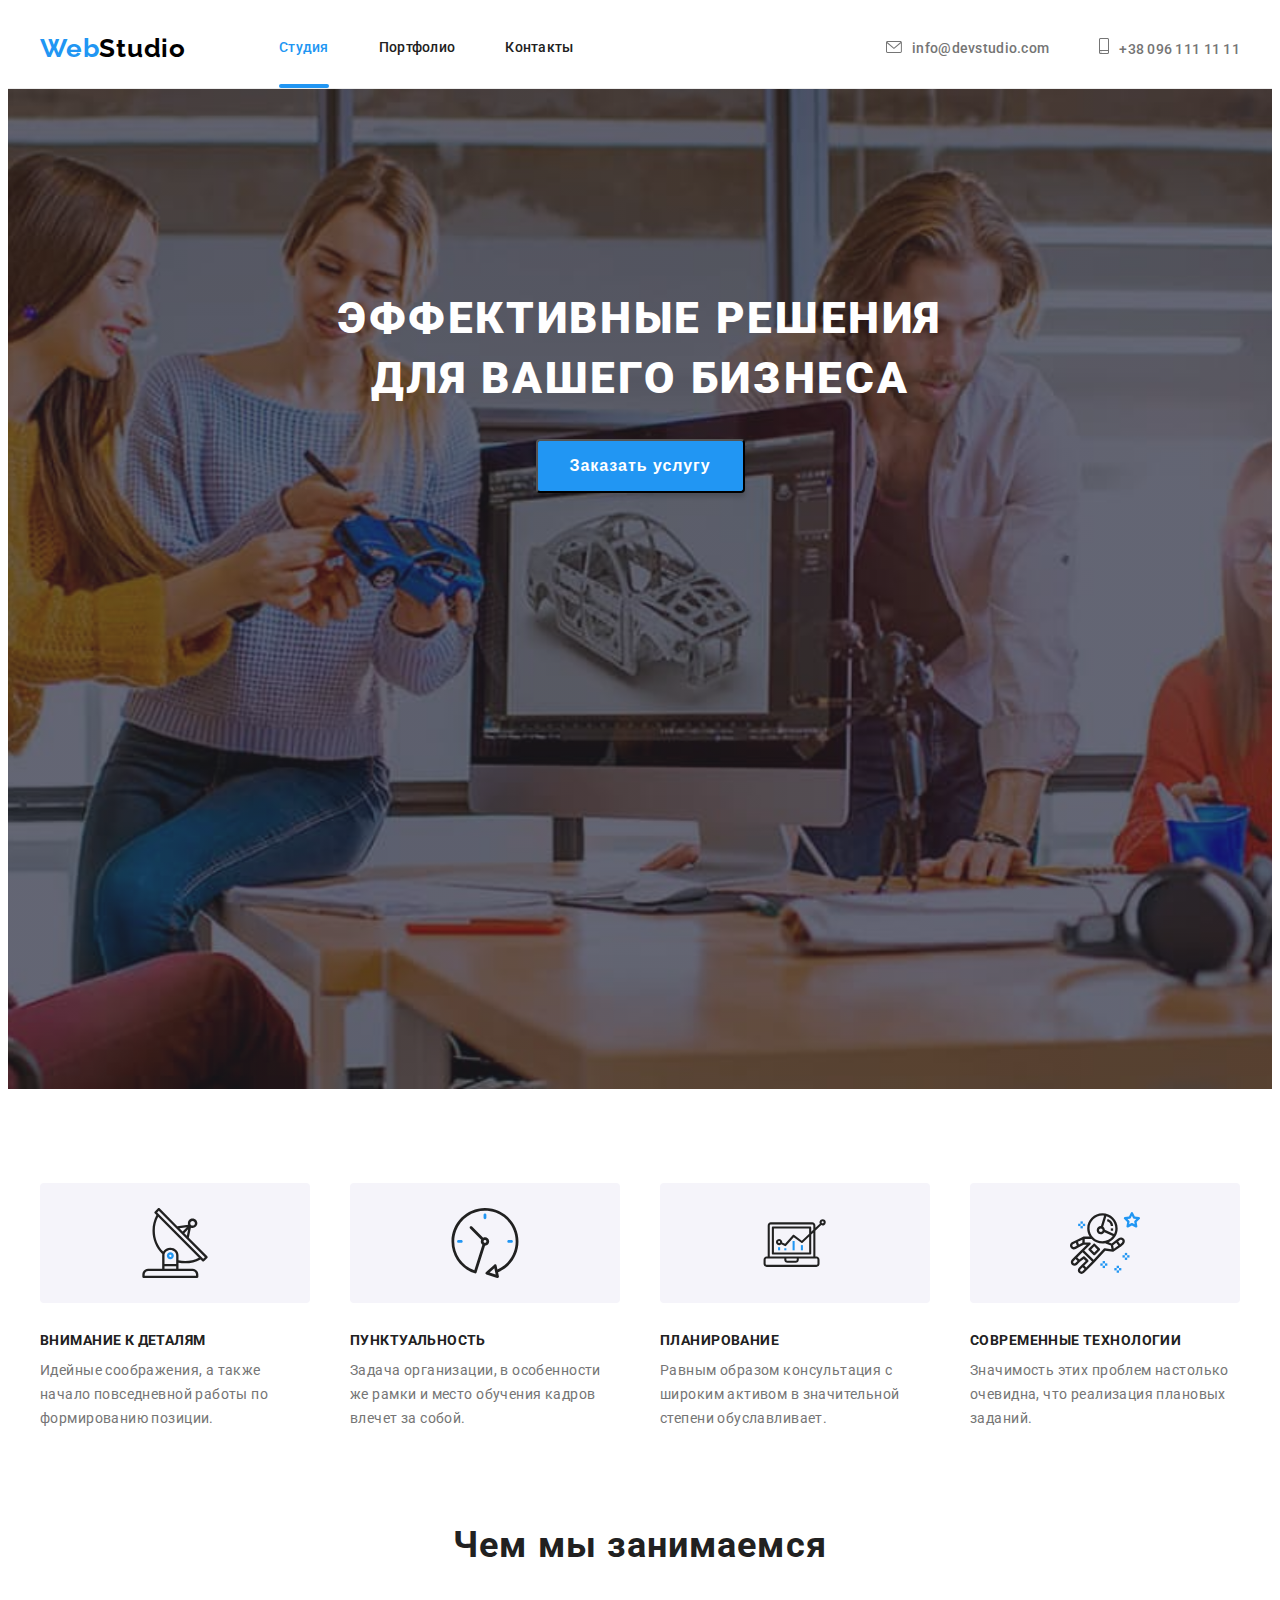
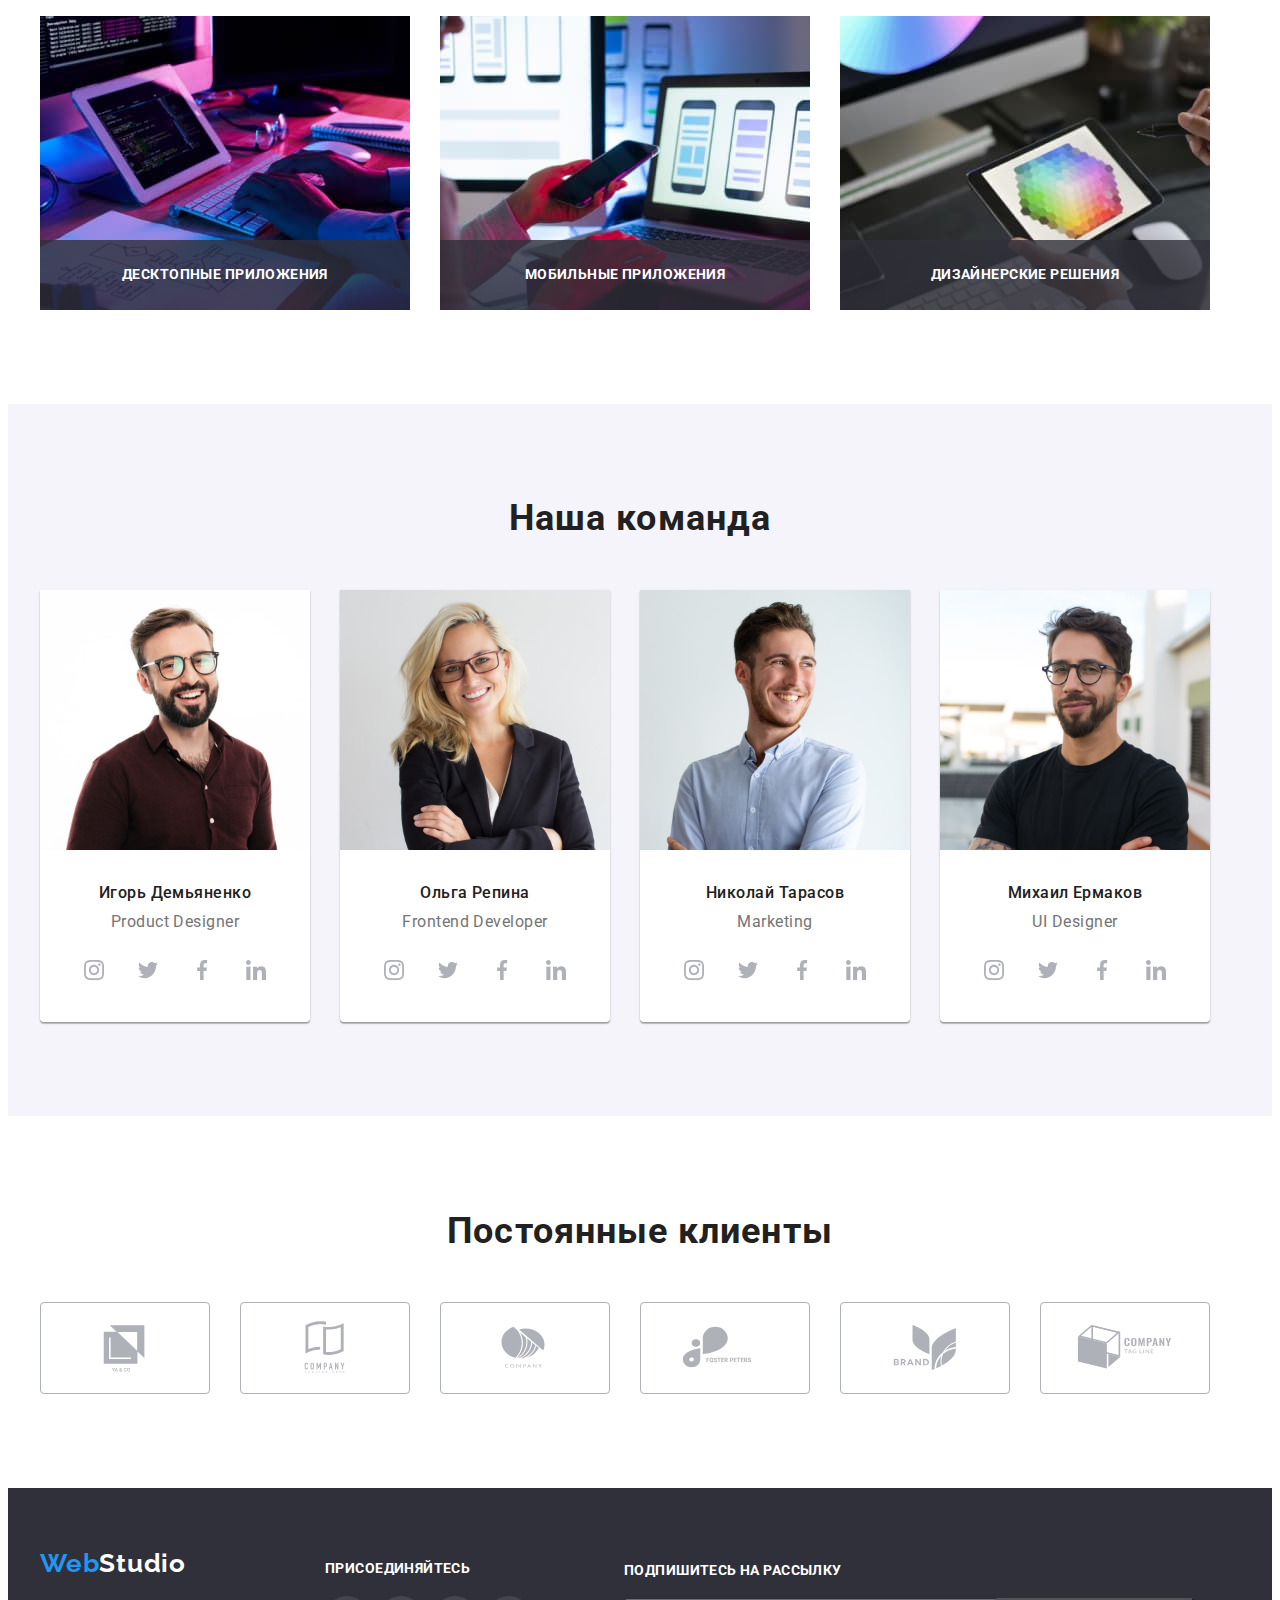
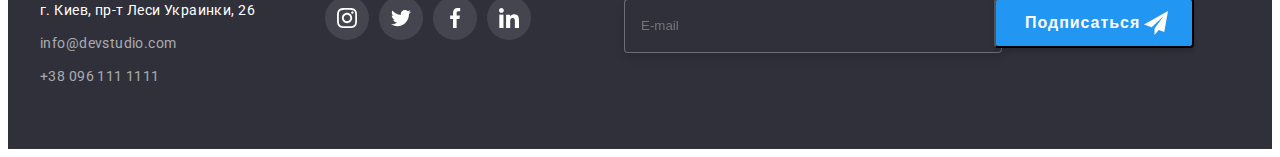
==== commit c6e85849: "17.05.22" ====
--- a/index.html
+++ b/index.html
@@ -331,45 +331,45 @@
     </main>
 <footer class="footer">
     <div class="container">
-        <div class="fottet-block">
-            <div class="footer-logo-soc-item">
-                <a class="footer-logo link" lang="en" href=""><span class="footer-logo-second link">Web</span>Studio</a>
-                <address class="footer-address">г. Киев, пр-т Леси Украинки, 26</address>
-                <ul class="footer-list list">
-                    <li class="footer-mail-item"><a class="footer-mail-link link"
+        <div class="footer-block">
+            <div class="footer-group footer__group">
+                <a class="footer-group__logo link" lang="en" href=""><span class="footer-group__logo-second link">Web</span>Studio</a>
+                <address class="footer-group__address">г. Киев, пр-т Леси Украинки, 26</address>
+                <ul class="footer-group__list list">
+                    <li class="footer-group__mail-item"><a class="footer-group__mail-link link"
                             href="mailto:info@devstudio.com">info@devstudio.com</a></li>
-                    <li class="footer-tel-item"><a class="footer-tel-link link" href="tel:+380961111111">+38 096 111 11
-                            11</a></li>
-                </ul>
-            </div>
-            <div class="fotter-address-soclist">
-                <p class="footer-logo-soc-text">присоединяйтесь</p>
-                <ul class="fotter-soc-list list">
-                    <li class="fotter-soc-list-item">
-                        <a href="" class="fotter-soc-list-link soc-icon--dark">
-                            <svg class="fotter-soc-icon" width="20" height="20">
+                    <li class="footer-group__tel-item"><a class="footer-group__tel-link link" 
+                        href="tel:+380961111111">+38 096 111 1111</a></li>
+                </ul>
+            </div>
+            <div class="footer-soclist">
+                <p class="footer-soclist__text">присоединяйтесь</p>
+                <ul class="footer-soclist__list list">
+                    <li class="footer-soclist__item">
+                        <a href="" class="footer-soclist__link soc-icon--dark">
+                            <svg class="footer-soclist__icon" width="20" height="20">
                                 <use href="./icons/symbol-defs.svg#icon-instagram"></use>
                             </svg>
                         </a>
                     </li>
-                    <li class="fotter-soc-list-item">
-                        <a href="" class="fotter-soc-list-link soc-icon--dark">
-                            <svg class="fotter-soc-icon" width="20" height="20">
+                    <li class="footer-soclist__item">
+                        <a href="" class="footer-soclist__link soc-icon--dark">
+                            <svg class="footer-soclist__icon" width="20" height="20">
                                 <use href="./icons/symbol-defs.svg#icon-twitter"></use>
                             </svg>
                         </a>
                     </li>
-                    <li class="fotter-soc-list-item">
-                        <a href="" class="fotter-soc-list-link soc-icon--dark">
-                            <svg class="fotter-soc-icon" width="20" height="20">
+                    <li class="footer-soclist__item">
+                        <a href="" class="footer-soclist__link soc-icon--dark">
+                            <svg class="footer-soclist__icon" width="20" height="20">
                                 <use href="./icons/symbol-defs.svg#icon-facebook"></use>
                             </svg>
 
                         </a>
                     </li>
-                    <li class="fotter-soc-list-item">
-                        <a href="" class="fotter-soc-list-link soc-icon--dark">
-                            <svg class="fotter-soc-icon" width="20" height="20">
+                    <li class="footer-soclist__item">
+                        <a href="" class="footer-soclist__link soc-icon--dark">
+                            <svg class="footer-soclist__icon" width="20" height="20">
                                 <use href="./icons/symbol-defs.svg#icon-linkedin"></use>
                             </svg>
                         </a>
@@ -380,13 +380,13 @@
 
             <form>
                 <div class="footer-input-group">
-                    <div class="foter-input-wrap">
-                        <label for="footer-input" class="footer-input-label">Подпишитесь на рассылку</label>
-                        <input type="email" class="footer-input" name="footer-input" id="footer-input"
+                    <div class="footer-input-group__wrap">
+                        <label for="footer-input" class="footer-input-group__label">Подпишитесь на рассылку</label>
+                        <input type="email" class="footer-input-group__input" name="footer-input" id="footer-input"
                             placeholder="E-mail">
                     </div>
-                    <div class="footer-submint-btn-wrap">
-                        <button tape="submint" class="footer-submint-btn">Подписаться<span><svg class="send-icon"
+                    <div class="footer-input-group__btn-wrap">
+                        <button tape="submint" class="footer-input-group__btn">Подписаться<span><svg class="footer-input-group__icon"
                                     width="24" height="24">
                                     <use href="./icons/symbol-defs.svg#icon-send"></use>
                                 </svg></span></button>
@@ -451,7 +451,7 @@
                 placeholder="Введите текст" class="modal-text"></textarea>
             </div>
             <div class="modal-text-field">
-                 <input type="checkbox" class="input-check visually-hidden" name="policy" id="input-check" value="policy">
+                 <input type="checkbox" class="input-check is-hidden" name="policy" id="input-check" value="policy">
                  <label for="input-check" class="check-text">
                      <span><svg class="check-icon" width="16" height="15">
                     <use href="./icons/symbol-defs.svg#icon-check"></use>
--- a/css/styles.css
+++ b/css/styles.css
@@ -6,386 +6,10 @@
 
 
 /* ---------------------------footer------------------------------- */
-.footer {
-    background-color: #2F303A;
-    padding-top: 60px;
-    padding-bottom: 60px;
-}
-.footer-logo {
-    font-family:'Raleway', Tahoma, sans-serif;
-    font-weight: 700;
-    font-size: 26px;
-    line-height: 1.19;
-    letter-spacing: 0.03em;
-    color:var(--title-color-second)
-}
 
-.footer-logo-second {
-    font-family:'Raleway', Tahoma, sans-serif;
-    font-weight: 700;
-    font-size: 26px;
-    line-height: 1.19;
-    letter-spacing: 0.03em;
-    color:var(--header-color-second)
-}
-
-.footer-logo-soc-text{
-    font-weight: 700;
-    font-size: 14px;
-    line-height: 16px;
-    letter-spacing: 0.03em;
-    text-transform: uppercase;
-    color: #FFFFFF;
-    margin-bottom: 20px;
-}
-
-.footer-address {
-    font-style: normal;
-    font-size: 14px;
-    line-height: 1.71;
-    letter-spacing: 0.03em;
-    color:var(--title-color-second);
-    margin-top: 20px;
-    margin-bottom: 9px;
-}
-.fotter-address-soclist{
-    margin-left: 70px;
-    margin-top: 12px;
-    
-}
-.fottet-block{
-    display: flex;
-}
- 
-
-.fotter-soc-list-link {
-    width: 44px;
-    height: 44px;
-    font-weight: 700;
-    font-size: 14px;
-    line-height: 16px;
-    letter-spacing: 0.03em;
-    text-transform: uppercase;
-    border-radius: 50%;
-    display: flex;
-    justify-content: center;
-    align-items: center;
-    
-}
-
-.fotter-soc-icon {
-    fill: currentColor;
-}
-.soc-icon--dark{
-    background-color: rgba(255, 255, 255, 0.1);
-    color: #FFFFFF;
-    transition: color 250ms cubic-bezier(0.4, 0, 0.2, 1),
-    background-color 250ms cubic-bezier(0.4, 0, 0.2, 1);
-
-}
-
-.soc-icon--dark:hover {
-    background-color: #2196F3;
-    color: #FFFFFF;
-}
-
-.soc-icon--dark:focus {
-    background-color: #2196F3;
-    color: #FFFFFF;
-}
-
-.fotter-soc-list {
-    display: flex;
-    justify-content: center;
-}
-
-.fotter-soc-list-item +.fotter-soc-list-item {
-    margin-left: 10px;
-}
-
-.footer-mail-link {
-    font-size: 14px;
-    line-height: 1.71;
-    letter-spacing: 0.03em;
-    color: rgba(255, 255, 255, 0.6);
-    margin-bottom: 9px;
-    transition: color 250ms cubic-bezier(0.4, 0, 0.2, 1);
-}
-.footer-mail-item{
-    margin-bottom: 9px;
-}
-.footer-mail-link:hover {
-    color: var(--title-color-second)
-}
-.footer-mail-link:focus {
-    color: var(--title-color-second)
-}
-.footer-tel-link {
-    font-size: 14px;
-    line-height: 1.71;
-    letter-spacing: 0.03em;
-    color: rgba(255, 255, 255, 0.6);
-    transition: color 250ms cubic-bezier(0.4, 0, 0.2, 1);
-    
-}
-.footer-tel-link:hover {
-    color: var(--title-color-second)
-}
-
-.footer-tel-link:focus {
-    color: var(--title-color-second)
-}
-.footer-input-group{
-    display: flex;
-   
-
-}
-.foter-input-wrap{
-    width: 358px;
-    height: 100%;
-    margin-left: 93px;
-    margin-top: 12px;  
-}
-
-.footer-input-label{
-    font-weight: 700;
-    font-size: 14px;
-    line-height: 16px;
-    letter-spacing: 0.03em;
-    text-transform: uppercase;
-    color: #FFFFFF;
-}
-.footer-input{
-    width: 358px;
-    height: 50px;
-    margin-top: 20px;
-    padding-left: 16px;
-    background-color: #2F303A;
-    color: rgba(255, 255, 255, 0.6);
-    border: 1px solid rgba(255, 255, 255, 0.3);
-    filter: drop-shadow(0px 4px 4px rgba(0, 0, 0, 0.15));
-    border-radius: 4px;
-    outline: none;
-}
-    
-.footer-submint-btn-wrap{
-    margin-top: 50px;
-    margin-left: 12px;
-}
-
-.footer-submint-btn{
-    font-weight: 700;
-    font-size: 16px;
-    line-height: 1.88;
-    letter-spacing: 0.06em;
-    color: #FFFFFF;
-    width: 200px;
-    height: 50px;
-    text-align: left;
-    padding-left: 29px;
-    background: #2196F3;
-    box-shadow: 0px 4px 4px rgba(0, 0, 0, 0.15);
-    border-radius: 4px;
-    border-color: transparent;
-    position: relative;
-}
-.send-icon{
-    fill:  #FFFFFF;
-    position: absolute;
-    left: 148px;
-    top: 50%;
-    transform: translateY(-50%);
-    
-}
 
 /* ---------------------------modal-window------------------------------- */
-.backdrop{
-    position: fixed;
-    top: 0;
-    width: 100%;
-    height: 100%;
-    background: rgba(0, 0, 0, 0.2);
-    border: 1px solid #000000;
-    box-sizing: border-box;
-    box-shadow: 0px 4px 4px rgba(0, 0, 0, 0.25);
-    transition: visibility 15000ms cubic-bezier(0.4, 0, 0.2, 1), 
-    opacity 1500ms cubic-bezier(0.4, 0, 0.2, 1);
-    
-}
-.modal{
-    width: 528px;
-    height: 581px;
-    background: #FFFFFF;
-    position: absolute;
-    padding: 40px;
-    top: 50%;
-    left: 50%;
-    transform: translate(-50%, -50%) scale(1) rotate(0deg);
 
-    
-}
-
-.backdrop.is-hidden .modal{
-    transform: scale(0.5) rotate(290deg);
-}
-.modal-close-btn{
-    position: absolute;
-    width: 30px;
-    height: 30px;
-    left: 490px;
-    top: 8px;
-    fill: #000000;
-    border-radius: 50%;
-    background: #FFFFFF;
-    border: 1px solid rgba(0, 0, 0, 0.1);
-    box-sizing: border-box;
-    display: flex;
-    align-items: center;
-    transition: fill 250ms cubic-bezier(0.4, 0, 0.2, 1);
-} 
-.modal-close-btn:hover{
-    fill:#2196F3;
-}
-.modal-close-btn:focus{
-    fill: #2196F3;
-}
-.modal-title{
-    font-weight: 700;
-    font-size: 20px;
-    line-height: 1.15;
-    text-align: center;
-    letter-spacing: 0.03em;
-    color: #212121;
-    margin-bottom: 12px;
-}
-.modal-field{
-    margin-bottom: 10px;
-}
-.modal-text-field{
-    margin-left: 14px;
-}
-.modal-input{
-    width: 100%;
-    height: 40px;
-    padding-left: 30px;
-    margin-top: 4px;
-    border: 1px solid rgba(33, 33, 33, 0.2);
-    border-radius: 4px;
-    outline: none;
-    transition: border-color 250ms cubic-bezier(0.4, 0, 0.2, 1),
-    fill 250ms cubic-bezier(0.4, 0, 0.2, 1);
-}
-.modal-input:focus{
-    border-color: #2196F3;
-}
-.modal-input:focus + .input-icon{
-    fill: #2196F3;
-}
-.modal-imput-wrap{
-    position: relative;
-}
-.input-icon{
-    position: absolute;
-    left: 10px;
-    top: 50%;
-    transform: translateY(-50%);
-   
-}
-
-.modal-text {
-    width: 100%;
-    height: 120px;
-    padding: 12px 16px;
-    margin-top: 4px;
-    border: 1px solid rgba(33, 33, 33, 0.2);
-    border-radius: 4px;
-    resize: none;
-    outline: none;
-}
-.modal-text:focus{
-    border-color: #2196F3;
-}
-.modal-text::placeholder{
-    font-weight: 400;
-    font-size: 14px;
-    line-height: 1.14;
-    letter-spacing: 0.01em;
-    color: rgba(117, 117, 117, 0.5);
-}
-
-.modal-label{
-    font-weight: 400;
-    font-size: 12px;
-    line-height: 1.16; 
-    letter-spacing: 0.01em;
-    color: #757575;
-}
-.check-text{
-    font-style: normal;
-    font-weight: 400;
-    font-size: 14px;
-    line-height: 1.71;
-    letter-spacing: 0.03em;
-    color: #757575;
-    align-items: center;
-    display: flex;
-}
-.check-text span{
-    width: 16px;
-    height: 15px;
-    border: 2px solid #000000;
-    border-radius: 3px;
-    margin-right: 5px;
-    display: flex;
-    align-items: center;
-    justify-content: center;
-}
-.check-icon{
-    fill: transparent;
-
-}
-.input-check:checked+.check-text span {
-    background-color: #2196F3;
-    border: none;
-}
-.input-check:checked + .check-text .check-icon{
-    fill: #FFFFFF;   
-}
-
-.check-lic-link{
-    font-weight: 400;
-    font-size: 14px;
-    line-height: 1.71;
-    margin-left: 2px;
-    letter-spacing: 0.03em;
-    text-decoration-line: underline;
-    color: #2196F3;
-}
-.modal-submint-btn{
-    width: 200px;
-    height: 50px;
-    font-size: 16px;
-    font-weight: 700;
-    font-size: 16px;
-    line-height: 1.88;
-    display: flex;
-    align-items: center;
-    text-align: center;
-    justify-content: center;
-    letter-spacing: 0.06em;
-    color: #FFFFFF;
-    margin-top: 30px;
-    margin-left: 124px;
-    background: #188CE8;
-    box-shadow: 0px 4px 4px rgba(0, 0, 0, 0.15);
-    border-radius: 4px;
-    border-color: transparent;
-}
-.is-hidden{
-    opacity: 0;
-    pointer-events: none;
-    visibility: hidden;
-}
 /* ---------------------------portfolio------------------------------- */
 .portfolio-section {
     padding-top: 94px;
--- a/css/main.css
+++ b/css/main.css
@@ -1,3 +1,27 @@
+body {
+  font-family: roboto, Tahoma, sans-serif;
+}
+
+p,
+h1,
+h2,
+h3,
+h4,
+h5,
+h6 {
+  margin: 0;
+}
+
+ul,
+ol {
+  padding-left: 0;
+  margin: 0;
+}
+
+button {
+  cursor: pointer;
+}
+
 :root {
   --header-color-first: #757575;
   --header-color-second: #2196F3;
@@ -23,6 +47,63 @@
   padding-left: 15px;
   padding-right: 15px;
   margin: 0 auto;
+}
+
+.visually-hidden {
+  display: none;
+}
+
+.is-hidden {
+  opacity: 0;
+  pointer-events: none;
+  visibility: hidden;
+}
+
+.hero__button {
+  background-color: var(--main-btn-color);
+  font-weight: 700;
+  font-size: 16px;
+  line-height: 1.88;
+  text-align: center;
+  letter-spacing: 0.06em;
+  color: var(--main-btn-title-color);
+  padding: 10px 32px;
+  box-shadow: 0px 4px 4px rgba(0, 0, 0, 0.15);
+  border-radius: 4px;
+  transition: background-color 250ms cubic-bezier(0.4, 0, 0.2, 1);
+}
+
+.hero__button:hover {
+  background-color: #188CE8;
+}
+
+.hero__button:focus {
+  background-color: #188CE8;
+}
+
+.portfolio__button {
+  font-family: roboto, Tahoma, sans-serif;
+  background-color: #F5F4FA;
+  font-weight: 500;
+  font-size: 16px;
+  line-height: 1.62;
+  text-align: center;
+  letter-spacing: 0.03em;
+  color: #212121;
+  padding: 6px 22px;
+  box-shadow: 0px 3px 1px rgba(0, 0, 0, 0.1), 0px 1px 2px rgba(0, 0, 0, 0.08), 0px 2px 2px rgba(0, 0, 0, 0.12);
+  border-radius: 4px;
+  transition: color 250ms cubic-bezier(0.4, 0, 0.2, 1), background-color 250ms cubic-bezier(0.4, 0, 0.2, 1);
+}
+
+.portfolio__button:hover {
+  background-color: var(--main-btn-color);
+  color: var(--main-btn-title-color);
+}
+
+.portfolio__button:focus {
+  background-color: var(--main-btn-color);
+  color: var(--main-btn-title-color);
 }
 
 .header {
@@ -180,28 +261,6 @@
   text-align: center;
 }
 
-.hero__button {
-  background-color: var(--main-btn-color);
-  font-weight: 700;
-  font-size: 16px;
-  line-height: 1.88;
-  text-align: center;
-  letter-spacing: 0.06em;
-  color: var(--main-btn-title-color);
-  padding: 10px 32px;
-  box-shadow: 0px 4px 4px rgba(0, 0, 0, 0.15);
-  border-radius: 4px;
-  transition: background-color 250ms cubic-bezier(0.4, 0, 0.2, 1);
-}
-
-.hero__button:hover {
-  background-color: #188CE8;
-}
-
-.hero__button:focus {
-  background-color: #188CE8;
-}
-
 .proposition {
   padding-top: 94px;
   padding-bottom: 94px;
@@ -435,27 +494,482 @@
   fill: currentFill;
 }
 
-body {
-  font-family: roboto, Tahoma, sans-serif;
-}
-
-p,
-h1,
-h2,
-h3,
-h4,
-h5,
-h6 {
-  margin: 0;
-}
-
-ul,
-ol {
-  padding-left: 0;
-  margin: 0;
-}
-
-button {
-  cursor: pointer;
+.footer {
+  background-color: #2F303A;
+  padding-top: 60px;
+  padding-bottom: 60px;
+}
+
+.footer-group__logo {
+  font-family: 'Raleway', Tahoma, sans-serif;
+  font-weight: 700;
+  font-size: 26px;
+  line-height: 1.19;
+  letter-spacing: 0.03em;
+  color: var(--title-color-second);
+}
+
+.footer-block {
+  display: flex;
+}
+
+.footer-group__logo-second {
+  font-family: 'Raleway', Tahoma, sans-serif;
+  font-weight: 700;
+  font-size: 26px;
+  line-height: 1.19;
+  letter-spacing: 0.03em;
+  color: var(--header-color-second);
+}
+
+.footer-group__address {
+  font-style: normal;
+  font-size: 14px;
+  line-height: 1.71;
+  letter-spacing: 0.03em;
+  color: var(--title-color-second);
+  margin-top: 20px;
+  margin-bottom: 9px;
+}
+
+.footer-group__mail-link {
+  font-size: 14px;
+  line-height: 1.71;
+  letter-spacing: 0.03em;
+  color: rgba(255, 255, 255, 0.6);
+  margin-bottom: 9px;
+  transition: color 250ms cubic-bezier(0.4, 0, 0.2, 1);
+}
+
+.footer-group__mail-item {
+  margin-bottom: 9px;
+}
+
+.footer-group__mail-link:hover {
+  color: var(--title-color-second);
+}
+
+.footer-group__mail-link:focus {
+  color: var(--title-color-second);
+}
+
+.footer-group__tel-link {
+  font-size: 14px;
+  line-height: 1.71;
+  letter-spacing: 0.03em;
+  color: rgba(255, 255, 255, 0.6);
+  transition: color 250ms cubic-bezier(0.4, 0, 0.2, 1);
+}
+
+.footer-group__tel-link:hover {
+  color: var(--title-color-second);
+}
+
+.footer-group__tel-link:focus {
+  color: var(--title-color-second);
+}
+
+.footer-soclist__text {
+  font-weight: 700;
+  font-size: 14px;
+  line-height: 16px;
+  letter-spacing: 0.03em;
+  text-transform: uppercase;
+  color: #FFFFFF;
+  margin-bottom: 20px;
+}
+
+.footer-soclist {
+  margin-left: 70px;
+  margin-top: 12px;
+}
+
+.footer-soclist__link {
+  width: 44px;
+  height: 44px;
+  font-weight: 700;
+  font-size: 14px;
+  line-height: 16px;
+  letter-spacing: 0.03em;
+  text-transform: uppercase;
+  border-radius: 50%;
+  display: flex;
+  justify-content: center;
+  align-items: center;
+}
+
+.footer-soclist__icon {
+  fill: currentColor;
+}
+
+.soc-icon--dark {
+  background-color: rgba(255, 255, 255, 0.1);
+  color: #FFFFFF;
+  transition: color 250ms cubic-bezier(0.4, 0, 0.2, 1), background-color 250ms cubic-bezier(0.4, 0, 0.2, 1);
+}
+
+.soc-icon--dark:hover {
+  background-color: #2196F3;
+  color: #FFFFFF;
+}
+
+.soc-icon--dark:focus {
+  background-color: #2196F3;
+  color: #FFFFFF;
+}
+
+.footer-soclist__list {
+  display: flex;
+  justify-content: center;
+}
+
+.footer-soclist__item + .footer-soclist__item {
+  margin-left: 10px;
+}
+
+.footer-input-group {
+  display: flex;
+}
+
+.footer-input-group__wrap {
+  width: 358px;
+  height: 100%;
+  margin-left: 93px;
+  margin-top: 12px;
+}
+
+.footer-input-group__label {
+  font-weight: 700;
+  font-size: 14px;
+  line-height: 16px;
+  letter-spacing: 0.03em;
+  text-transform: uppercase;
+  color: #FFFFFF;
+}
+
+.footer-input-group__input {
+  width: 358px;
+  height: 50px;
+  margin-top: 20px;
+  padding-left: 16px;
+  background-color: #2F303A;
+  color: rgba(255, 255, 255, 0.6);
+  border: 1px solid rgba(255, 255, 255, 0.3);
+  filter: drop-shadow(0px 4px 4px rgba(0, 0, 0, 0.15));
+  border-radius: 4px;
+}
+
+.footer-input-group__btn-wrap {
+  margin-top: 50px;
+  margin-left: 12px;
+}
+
+.footer-input-group__btn {
+  font-weight: 700;
+  font-size: 16px;
+  line-height: 1.88;
+  letter-spacing: 0.06em;
+  color: #FFFFFF;
+  width: 200px;
+  height: 50px;
+  text-align: left;
+  padding-left: 29px;
+  background: #2196F3;
+  box-shadow: 0px 4px 4px rgba(0, 0, 0, 0.15);
+  border-radius: 4px;
+  position: relative;
+}
+
+.footer-input-group__icon {
+  fill: #FFFFFF;
+  position: absolute;
+  left: 148px;
+  top: 50%;
+  transform: translateY(-50%);
+}
+
+.backdrop {
+  position: fixed;
+  top: 0;
+  width: 100%;
+  height: 100%;
+  background: rgba(0, 0, 0, 0.2);
+  border: 1px solid #000000;
+  box-sizing: border-box;
+  box-shadow: 0px 4px 4px rgba(0, 0, 0, 0.25);
+  transition: visibility 15000ms cubic-bezier(0.4, 0, 0.2, 1), opacity 1500ms cubic-bezier(0.4, 0, 0.2, 1);
+}
+
+.modal {
+  width: 528px;
+  height: 581px;
+  background: #FFFFFF;
+  position: absolute;
+  padding: 40px;
+  top: 50%;
+  left: 50%;
+  transform: translate(-50%, -50%) scale(1) rotate(0deg);
+}
+
+.backdrop.is-hidden .modal {
+  transform: scale(0.5) rotate(290deg);
+}
+
+.modal-close-btn {
+  position: absolute;
+  width: 30px;
+  height: 30px;
+  left: 490px;
+  top: 8px;
+  fill: #000000;
+  border-radius: 50%;
+  background: #FFFFFF;
+  border: 1px solid rgba(0, 0, 0, 0.1);
+  box-sizing: border-box;
+  display: flex;
+  align-items: center;
+  transition: fill 250ms cubic-bezier(0.4, 0, 0.2, 1);
+}
+
+.modal-close-btn:hover {
+  fill: #2196F3;
+}
+
+.modal-close-btn:focus {
+  fill: #2196F3;
+}
+
+.modal-title {
+  font-weight: 700;
+  font-size: 20px;
+  line-height: 1.15;
+  text-align: center;
+  letter-spacing: 0.03em;
+  color: #212121;
+  margin-bottom: 12px;
+}
+
+.modal-field {
+  margin-bottom: 10px;
+}
+
+.modal-text-field {
+  margin-left: 14px;
+}
+
+.modal-input {
+  width: 100%;
+  height: 40px;
+  padding-left: 30px;
+  margin-top: 4px;
+  border: 1px solid rgba(33, 33, 33, 0.2);
+  border-radius: 4px;
+  outline: none;
+  transition: border-color 250ms cubic-bezier(0.4, 0, 0.2, 1), fill 250ms cubic-bezier(0.4, 0, 0.2, 1);
+}
+
+.modal-input:focus {
+  border-color: #2196F3;
+}
+
+.modal-input:focus + .input-icon {
+  fill: #2196F3;
+}
+
+.modal-imput-wrap {
+  position: relative;
+}
+
+.input-icon {
+  position: absolute;
+  left: 10px;
+  top: 50%;
+  transform: translateY(-50%);
+}
+
+.modal-text {
+  width: 100%;
+  height: 120px;
+  padding: 12px 16px;
+  margin-top: 4px;
+  border: 1px solid rgba(33, 33, 33, 0.2);
+  border-radius: 4px;
+  resize: none;
+  outline: none;
+}
+
+.modal-text:focus {
+  border-color: #2196F3;
+}
+
+.modal-text::placeholder {
+  font-weight: 400;
+  font-size: 14px;
+  line-height: 1.14;
+  letter-spacing: 0.01em;
+  color: rgba(117, 117, 117, 0.5);
+}
+
+.modal-label {
+  font-weight: 400;
+  font-size: 12px;
+  line-height: 1.16;
+  letter-spacing: 0.01em;
+  color: #757575;
+}
+
+.check-text {
+  font-style: normal;
+  font-weight: 400;
+  font-size: 14px;
+  line-height: 1.71;
+  letter-spacing: 0.03em;
+  color: #757575;
+  align-items: center;
+  display: flex;
+}
+
+.check-text span {
+  width: 16px;
+  height: 15px;
+  border: 2px solid #000000;
+  border-radius: 3px;
+  margin-right: 5px;
+  display: flex;
+  align-items: center;
+  justify-content: center;
+}
+
+.check-icon {
+  fill: transparent;
+}
+
+.input-check:checked + .check-text span {
+  background-color: #2196F3;
+  border: none;
+}
+
+.input-check:checked + .check-text .check-icon {
+  fill: #FFFFFF;
+}
+
+.check-lic-link {
+  font-weight: 400;
+  font-size: 14px;
+  line-height: 1.71;
+  margin-left: 2px;
+  letter-spacing: 0.03em;
+  text-decoration-line: underline;
+  color: #2196F3;
+}
+
+.modal-submint-btn {
+  width: 200px;
+  height: 50px;
+  font-size: 16px;
+  font-weight: 700;
+  font-size: 16px;
+  line-height: 1.88;
+  display: flex;
+  align-items: center;
+  text-align: center;
+  justify-content: center;
+  letter-spacing: 0.06em;
+  color: #FFFFFF;
+  margin-top: 30px;
+  margin-left: 124px;
+  background: #188CE8;
+  box-shadow: 0px 4px 4px rgba(0, 0, 0, 0.15);
+  border-radius: 4px;
+  border-color: transparent;
+}
+
+.portfolio {
+  padding-top: 94px;
+  padding-bottom: 94px;
+}
+
+.portfolio__btn-list {
+  margin-bottom: 50px;
+  display: flex;
+  justify-content: center;
+}
+
+.portfolio__btn-item:not(:last-child) {
+  margin-right: 9px;
+}
+
+.portfolio__img-list {
+  display: flex;
+  flex-wrap: wrap;
+}
+
+.portfolio__group {
+  background: #FFFFFF;
+  border: 1px solid #EEEEEE;
+  box-sizing: border-box;
+  transition: color 250ms cubic-bezier(0.4, 0, 0.2, 1);
+}
+
+.portfolio__group:not(:nth-last-child(-n+3)) {
+  margin-bottom: 30px;
+}
+
+.portfolio__group:not(:nth-last-child(3n+1)) {
+  margin-right: 26px;
+}
+
+.portfolio__group:hover {
+  box-shadow: 0px 1px 1px rgba(0, 0, 0, 0.12), 0px 4px 4px rgba(0, 0, 0, 0.06), 1px 4px 6px rgba(0, 0, 0, 0.16);
+}
+
+.portfolio__group:focus {
+  box-shadow: 0px 1px 1px rgba(0, 0, 0, 0.12), 0px 4px 4px rgba(0, 0, 0, 0.06), 1px 4px 6px rgba(0, 0, 0, 0.16);
+}
+
+.portfolio__group:hover .portfolio__img-text {
+  transform: translateY(0%);
+}
+
+.portfolio__wrap {
+  position: relative;
+  overflow: hidden;
+}
+
+.portfolio__img-text {
+  position: absolute;
+  font-style: normal;
+  font-weight: 400;
+  font-size: 18px;
+  line-height: 1.56;
+  letter-spacing: 0.03em;
+  color: #FFFFFF;
+  background: rgba(33, 150, 243, 0.9);
+  height: 100%;
+  top: 0;
+  padding: 63px 24px;
+  transform: translateY(100%);
+  transition: transform 250ms cubic-bezier(0.4, 0, 0.2, 1);
+}
+
+.portfolio__title {
+  font-style: normal;
+  font-weight: 700;
+  font-size: 18px;
+  line-height: 2;
+  letter-spacing: 0.06em;
+  color: var(--main-title-color-first);
+  margin-bottom: 4px;
+}
+
+.portfolio__text {
+  font-size: 16px;
+  line-height: 1.88;
+  letter-spacing: 0.03em;
+  color: var(--main-title-color-second);
+}
+
+.portfolio-tt {
+  padding: 20px 24px;
 }
 /*# sourceMappingURL=main.css.map */